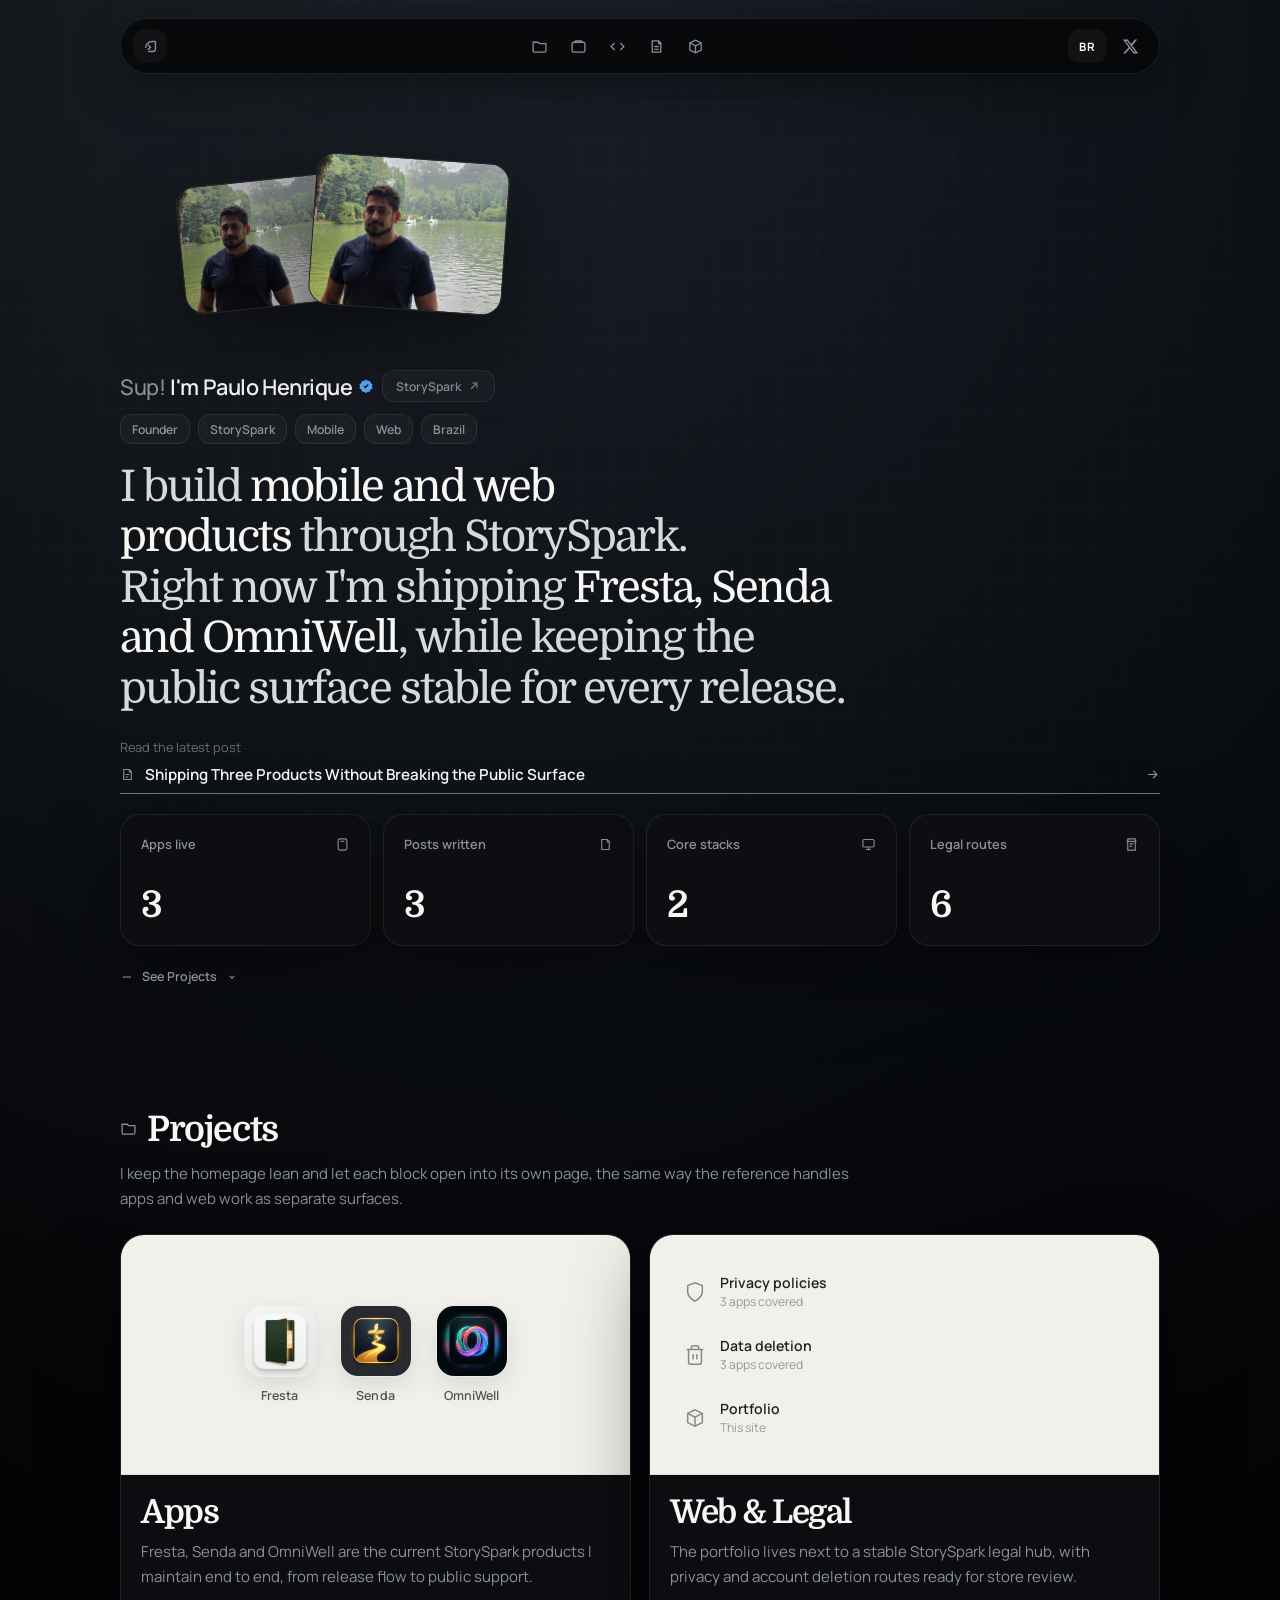
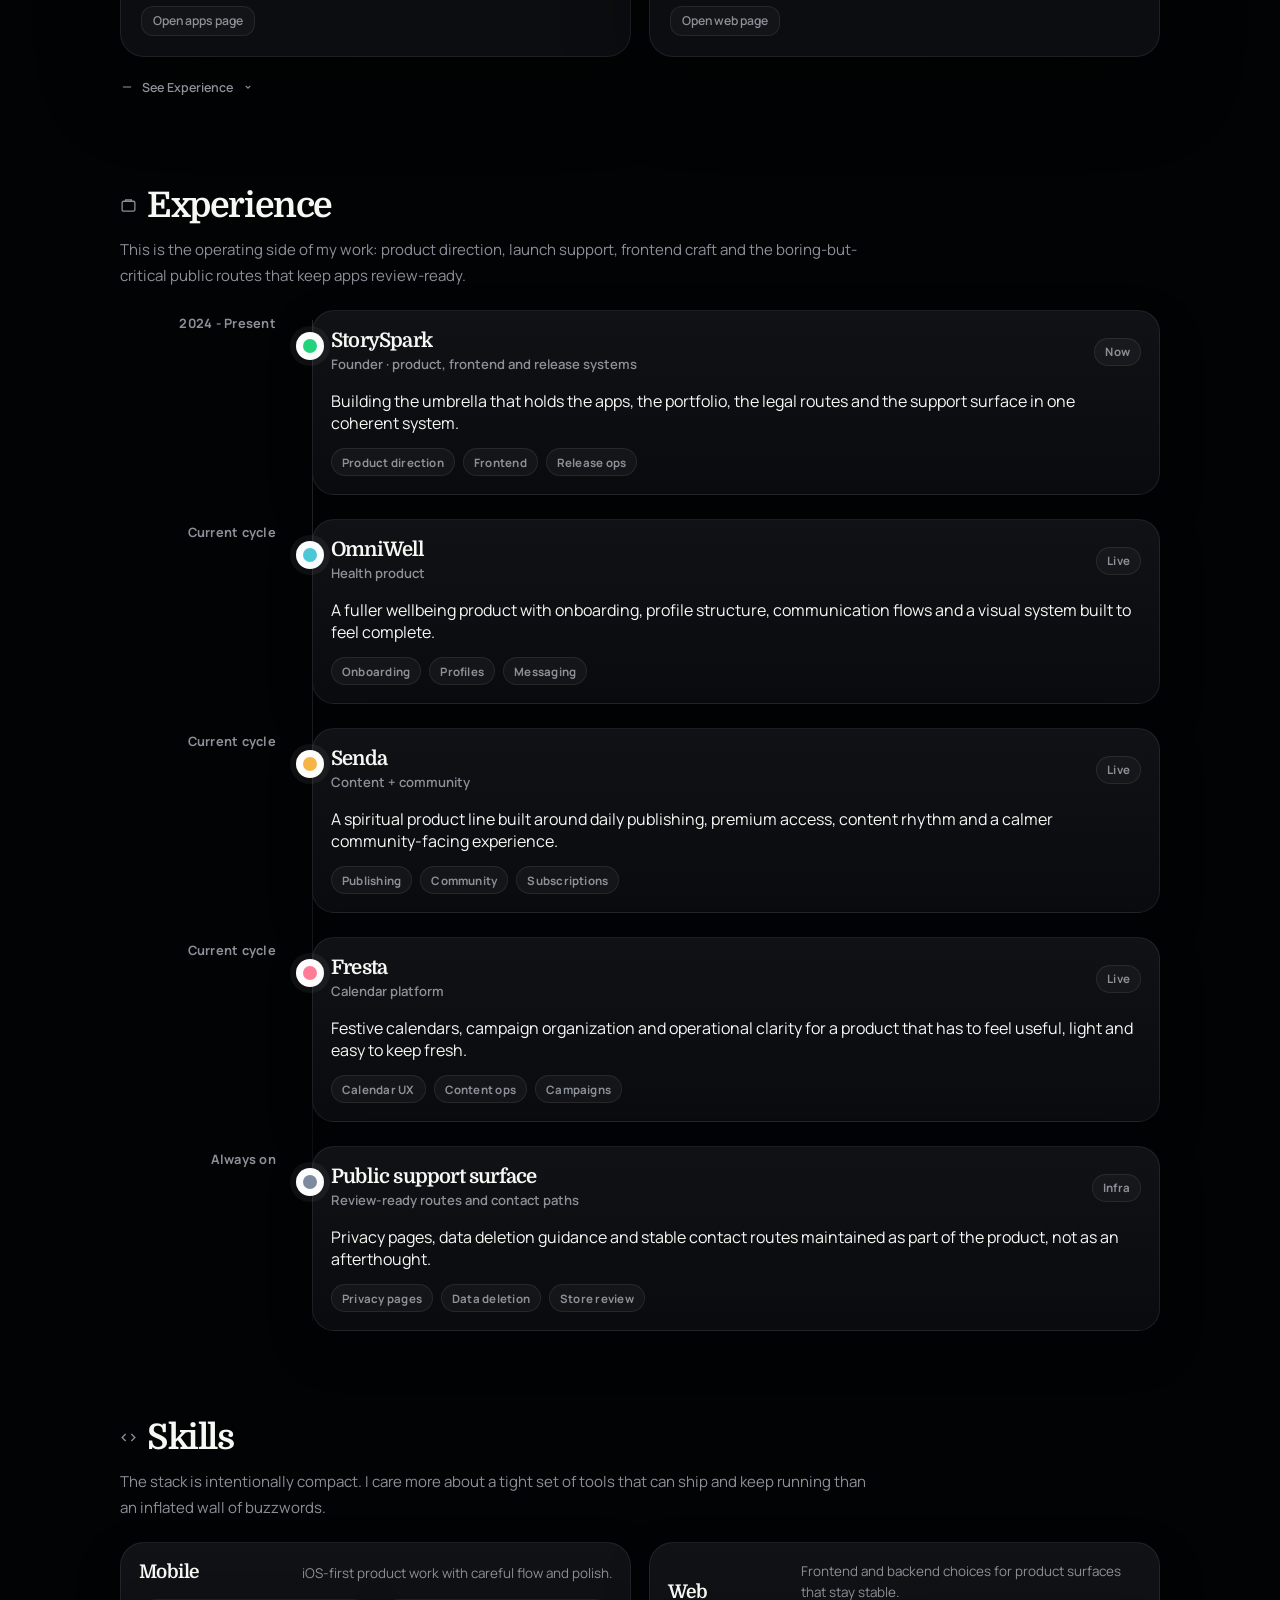
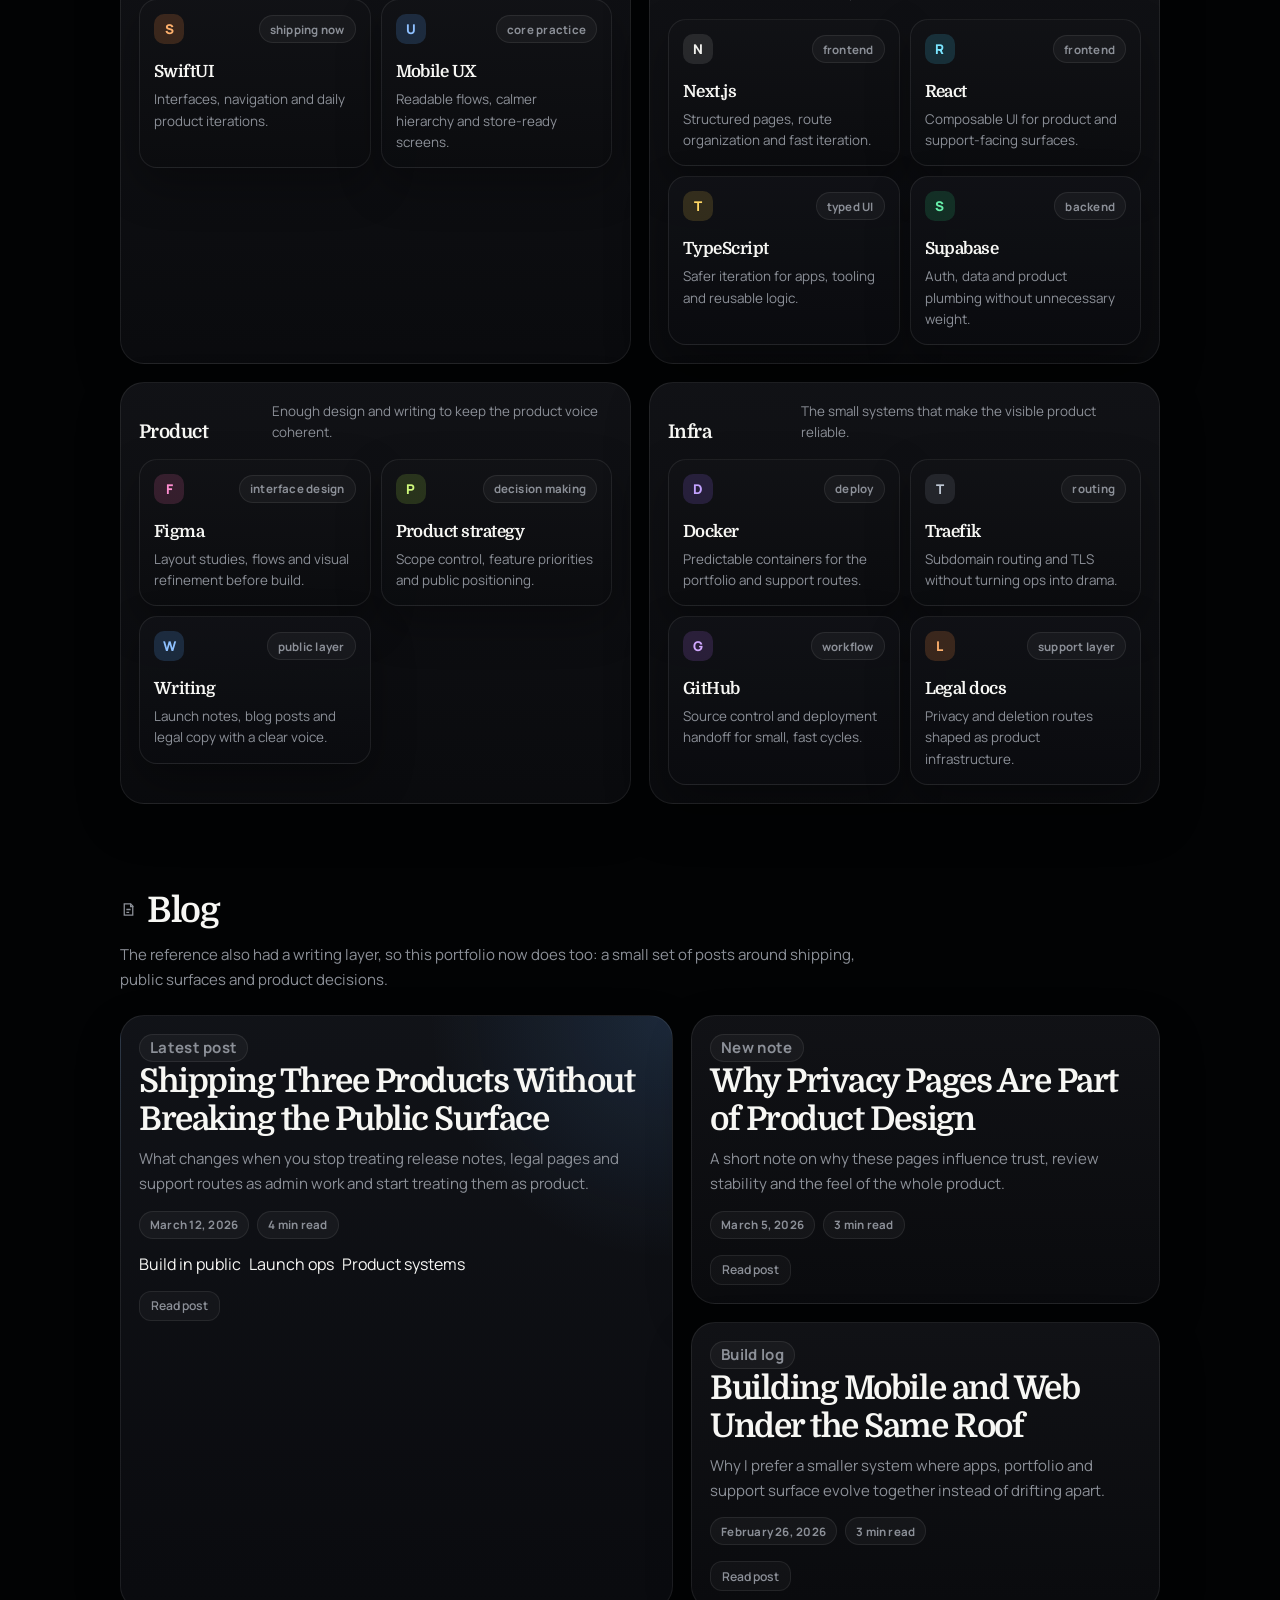
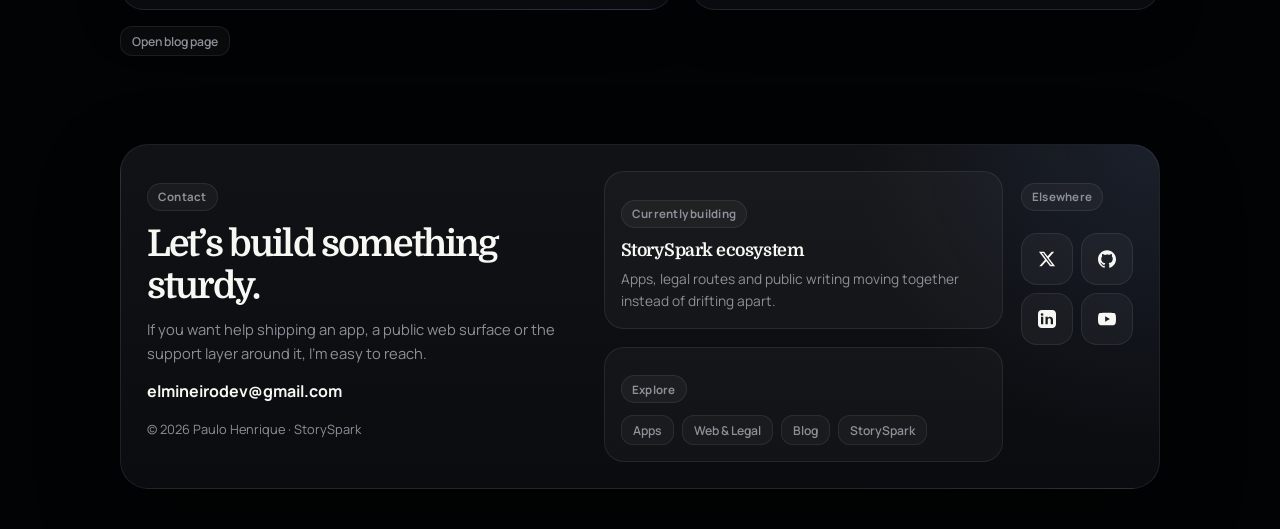
==== portfolio/index.html @ 6f5f8ccf "fix: redesenha visuais dos project cards no portfolio - Apps card: mostra apenas os 3 ícones reais c" ====
<!doctype html>
<html lang="en">
  <head>
    <meta charset="UTF-8" />
    <meta name="viewport" content="width=device-width, initial-scale=1.0" />
    <title>Paulo Henrique | elmineiro</title>
    <meta
      name="description"
      content="Portfolio pessoal de Paulo Henrique, fundador da StorySpark, com apps, superfícies web estáveis e uma camada pública de escrita."
    />
    <link rel="canonical" href="https://elmineiro.storyspark.com.br/" />
    <meta property="og:title" content="Paulo Henrique | elmineiro" />
    <meta property="og:description" content="Portfolio pessoal de Paulo Henrique, fundador da StorySpark, com apps, superfícies web estáveis e uma camada pública de escrita." />
    <meta property="og:url" content="https://elmineiro.storyspark.com.br/" />
    <meta property="og:type" content="website" />
    <meta property="og:locale" content="pt_BR" />
    <meta name="twitter:card" content="summary" />
    <meta name="twitter:title" content="Paulo Henrique | elmineiro" />
    <meta name="twitter:description" content="Founder da StorySpark. Apps mobile, superfícies web e escrita pública." />
    <link rel="icon" type="image/svg+xml" href="./favicon.svg" />
    <link rel="stylesheet" href="./styles.css" />
  </head>
  <body>
    <div class="site-shell" id="top">
      <header class="topbar">
        <a class="brand-button" href="#top" aria-label="Back to top">
          <svg viewBox="0 0 24 24" fill="none" stroke="currentColor" stroke-width="1.9">
            <path d="M5 14c0-5 4-9 9-9h5" />
            <path d="M19 5v10c0 2.21-1.79 4-4 4H9" />
            <path d="m8 9 4 4-4 4" />
          </svg>
        </a>

        <nav class="nav-center" aria-label="Section navigation">
          <a class="nav-icon" href="#projects" aria-label="Projects">
            <svg viewBox="0 0 24 24" fill="none" stroke="currentColor" stroke-width="1.8">
              <path d="M3 6h7l2 2h9v10a2 2 0 0 1-2 2H5a2 2 0 0 1-2-2V6z" />
            </svg>
          </a>
          <a class="nav-icon" href="#experience" aria-label="Experience">
            <svg viewBox="0 0 24 24" fill="none" stroke="currentColor" stroke-width="1.8">
              <rect x="3" y="6" width="18" height="14" rx="2" />
              <path d="M8 6V4h8v2" />
            </svg>
          </a>
          <a class="nav-icon" href="#skills" aria-label="Skills">
            <svg viewBox="0 0 24 24" fill="none" stroke="currentColor" stroke-width="1.8">
              <path d="m8 7-5 5 5 5" />
              <path d="m16 7 5 5-5 5" />
            </svg>
          </a>
          <a class="nav-icon" href="/blog/" aria-label="Blog">
            <svg viewBox="0 0 24 24" fill="none" stroke="currentColor" stroke-width="1.8">
              <path d="M6 4h9l3 3v13H6z" />
              <path d="M15 4v4h4" />
              <path d="M9 12h6M9 16h6" />
            </svg>
          </a>
          <a class="nav-icon" href="https://storyspark.com.br/" aria-label="StorySpark legal site">
            <svg viewBox="0 0 24 24" fill="none" stroke="currentColor" stroke-width="1.8">
              <path d="M12 3 4 7v10l8 4 8-4V7l-8-4Z" />
              <path d="m4 7 8 4 8-4" />
              <path d="M12 11v10" />
            </svg>
          </a>
        </nav>

        <div class="nav-right">
          <span class="lang-pill">BR</span>
          <a
            class="nav-icon"
            href="https://x.com/PHenriqueJr_"
            target="_blank"
            rel="noreferrer"
            aria-label="X profile"
          >
            <svg viewBox="0 0 24 24" fill="currentColor">
              <path
                d="M18.244 2.25h3.308l-7.227 8.26 8.502 11.24H16.17l-5.214-6.817L4.99 21.75H1.68l7.73-8.835L1.254 2.25H8.08l4.713 6.231zm-1.161 17.52h1.833L7.084 4.126H5.117z"
              />
            </svg>
          </a>
        </div>
      </header>

      <main class="page">
        <section class="hero">
          <div class="portrait-stack" aria-label="Profile photos">
            <figure class="portrait-card portrait-card-back">
              <img src="./dGNkMoUq_400x400.jpg" alt="Paulo Henrique portrait" />
            </figure>
            <figure class="portrait-card portrait-card-front">
              <img src="./dGNkMoUq_400x400.jpg" alt="Paulo Henrique portrait" />
            </figure>
          </div>

          <div class="hero-headline">
            <h1>
              <span class="muted">Sup!</span>
              I'm Paulo Henrique
              <span class="verified-badge" aria-hidden="true">
                <svg viewBox="0 0 24 24" fill="currentColor">
                  <path
                    d="M12 2 14.4 4.2 17.7 4.5 19 7.6 21.8 9.4 21 12.5 21.8 15.6 19 17.4 17.7 20.5 14.4 20.8 12 23 9.6 20.8 6.3 20.5 5 17.4 2.2 15.6 3 12.5 2.2 9.4 5 7.6 6.3 4.5 9.6 4.2 12 2Z"
                  />
                  <path
                    d="m9.7 12.6 1.6 1.7 3.4-4"
                    fill="none"
                    stroke="#050505"
                    stroke-width="2"
                    stroke-linecap="round"
                    stroke-linejoin="round"
                  />
                </svg>
              </span>
            </h1>
            <a class="hero-mini-link" href="https://storyspark.com.br/" target="_blank" rel="noreferrer">
              <span>StorySpark</span>
              <svg viewBox="0 0 24 24" fill="none" stroke="currentColor" stroke-width="1.8">
                <path d="M7 17 17 7" />
                <path d="M9 7h8v8" />
              </svg>
            </a>
          </div>

          <div class="interest-row" aria-label="Interests and focus">
            <span>Founder</span>
            <span>StorySpark</span>
            <span>Mobile</span>
            <span>Web</span>
            <span>Brazil</span>
          </div>

          <p class="hero-copy">
            I build <span>mobile and web products</span> through StorySpark.
            <br />
            Right now I'm shipping <span>Fresta, Senda and OmniWell</span>, while
            keeping the public surface stable for every release.
          </p>

          <div class="launch-strip">
            <p>Read the latest post</p>
            <a href="/blog/shipping-three-products/">
              <svg viewBox="0 0 24 24" fill="none" stroke="currentColor" stroke-width="1.8">
                <path d="M6 4h9l3 3v13H6z" />
                <path d="M15 4v4h4" />
                <path d="M9 12h6M9 16h4" />
              </svg>
              <span>Shipping Three Products Without Breaking the Public Surface</span>
              <svg viewBox="0 0 24 24" fill="none" stroke="currentColor" stroke-width="1.8">
                <path d="M5 12h14" />
                <path d="m13 6 6 6-6 6" />
              </svg>
            </a>
          </div>

          <div class="stats-grid">
            <a class="stat-card" href="/projects/apps/">
              <div class="stat-label">
                <span>Apps live</span>
                <svg viewBox="0 0 24 24" fill="none" stroke="currentColor" stroke-width="1.8">
                  <rect x="5" y="3" width="14" height="18" rx="3" />
                  <path d="M9 7h6" />
                </svg>
              </div>
              <strong>3</strong>
            </a>
            <a class="stat-card" href="/blog/">
              <div class="stat-label">
                <span>Posts written</span>
                <svg viewBox="0 0 24 24" fill="none" stroke="currentColor" stroke-width="1.8">
                  <path d="M6 4h9l3 3v13H6z" />
                  <path d="M15 4v4h4" />
                </svg>
              </div>
              <strong>3</strong>
            </a>
            <a class="stat-card" href="#skills">
              <div class="stat-label">
                <span>Core stacks</span>
                <svg viewBox="0 0 24 24" fill="none" stroke="currentColor" stroke-width="1.8">
                  <rect x="3" y="4" width="18" height="12" rx="2" />
                  <path d="M8 20h8" />
                  <path d="M12 16v4" />
                </svg>
              </div>
              <strong>2</strong>
            </a>
            <a class="stat-card" href="/projects/web/">
              <div class="stat-label">
                <span>Legal routes</span>
                <svg viewBox="0 0 24 24" fill="none" stroke="currentColor" stroke-width="1.8">
                  <path d="M4 7h16" />
                  <path d="M6 3h12v18H6z" />
                  <path d="M9 11h6M9 15h4" />
                </svg>
              </div>
              <strong>6</strong>
            </a>
          </div>

          <a class="section-jump" href="#projects">
            <svg viewBox="0 0 24 24" fill="none" stroke="currentColor" stroke-width="1.8">
              <path d="M5 12h14" />
            </svg>
            <span>See Projects</span>
            <svg viewBox="0 0 24 24" fill="none" stroke="currentColor" stroke-width="1.8">
              <path d="m8 10 4 4 4-4" />
            </svg>
          </a>
        </section>

        <section class="section" id="projects">
          <div class="section-heading">
            <svg viewBox="0 0 24 24" fill="none" stroke="currentColor" stroke-width="1.8">
              <path d="M3 6h7l2 2h9v10a2 2 0 0 1-2 2H5a2 2 0 0 1-2-2V6z" />
            </svg>
            <h2>Projects</h2>
          </div>
          <p class="section-intro">
            I keep the homepage lean and let each block open into its own page,
            the same way the reference handles apps and web work as separate surfaces.
          </p>

          <div class="project-grid">
            <article class="project-card">
              <div class="project-visual project-visual-apps">
                <div class="app-showcase">
                  <figure class="app-showcase-item">
                    <img src="./fresta.webp" alt="Fresta icon" />
                    <figcaption>Fresta</figcaption>
                  </figure>
                  <figure class="app-showcase-item">
                    <img src="./senda.webp" alt="Senda icon" />
                    <figcaption>Senda</figcaption>
                  </figure>
                  <figure class="app-showcase-item">
                    <img src="./omniwell.webp" alt="OmniWell icon" />
                    <figcaption>OmniWell</figcaption>
                  </figure>
                </div>
              </div>
              <div class="project-body">
                <h3>Apps</h3>
                <p>
                  Fresta, Senda and OmniWell are the current StorySpark products
                  I maintain end to end, from release flow to public support.
                </p>
                <div class="project-links">
                  <a href="/projects/apps/">Open apps page</a>
                </div>
              </div>
            </article>

            <article class="project-card">
              <div class="project-visual project-visual-web">
                <div class="web-route-list">
                  <div class="web-route-item">
                    <svg viewBox="0 0 24 24" fill="none" stroke="currentColor" stroke-width="1.6"><path d="M12 22s8-4 8-10V5l-8-3-8 3v7c0 6 8 10 8 10z"/></svg>
                    <div>
                      <strong>Privacy policies</strong>
                      <span>3 apps covered</span>
                    </div>
                  </div>
                  <div class="web-route-item">
                    <svg viewBox="0 0 24 24" fill="none" stroke="currentColor" stroke-width="1.6"><path d="M3 6h18"/><path d="M19 6v14a2 2 0 0 1-2 2H7a2 2 0 0 1-2-2V6"/><path d="M8 6V4a2 2 0 0 1 2-2h4a2 2 0 0 1 2 2v2"/><line x1="10" y1="11" x2="10" y2="17"/><line x1="14" y1="11" x2="14" y2="17"/></svg>
                    <div>
                      <strong>Data deletion</strong>
                      <span>3 apps covered</span>
                    </div>
                  </div>
                  <div class="web-route-item">
                    <svg viewBox="0 0 24 24" fill="none" stroke="currentColor" stroke-width="1.6"><path d="M12 3 4 7v10l8 4 8-4V7l-8-4Z"/><path d="m4 7 8 4 8-4"/><path d="M12 11v10"/></svg>
                    <div>
                      <strong>Portfolio</strong>
                      <span>This site</span>
                    </div>
                  </div>
                </div>
              </div>
              <div class="project-body">
                <h3>Web & Legal</h3>
                <p>
                  The portfolio lives next to a stable StorySpark legal hub, with
                  privacy and account deletion routes ready for store review.
                </p>
                <div class="project-links">
                  <a href="/projects/web/">Open web page</a>
                </div>
              </div>
            </article>
          </div>

          <a class="section-jump" href="#experience">
            <svg viewBox="0 0 24 24" fill="none" stroke="currentColor" stroke-width="1.8">
              <path d="M5 12h14" />
            </svg>
            <span>See Experience</span>
            <svg viewBox="0 0 24 24" fill="none" stroke="currentColor" stroke-width="1.8">
              <path d="m8 10 4 4 4-4" />
            </svg>
          </a>
        </section>

        <section class="section" id="experience">
          <div class="section-heading">
            <svg viewBox="0 0 24 24" fill="none" stroke="currentColor" stroke-width="1.8">
              <rect x="3" y="6" width="18" height="14" rx="2" />
              <path d="M8 6V4h8v2" />
            </svg>
            <h2>Experience</h2>
          </div>
          <p class="section-intro">
            This is the operating side of my work: product direction, launch support,
            frontend craft and the boring-but-critical public routes that keep apps review-ready.
          </p>

          <div class="timeline">
            <article class="timeline-item">
              <p class="timeline-meta">2024 - Present</p>
              <div class="timeline-content">
                <div class="timeline-head">
                  <span class="timeline-dot live"></span>
                  <div class="timeline-title-group">
                    <h3>StorySpark</h3>
                    <span class="timeline-role">Founder · product, frontend and release systems</span>
                  </div>
                  <span class="timeline-chip">Now</span>
                </div>
                <p>
                  Building the umbrella that holds the apps, the portfolio, the legal
                  routes and the support surface in one coherent system.
                </p>
                <div class="timeline-tags">
                  <span>Product direction</span>
                  <span>Frontend</span>
                  <span>Release ops</span>
                </div>
              </div>
            </article>

            <article class="timeline-item">
              <p class="timeline-meta">Current cycle</p>
              <div class="timeline-content">
                <div class="timeline-head">
                  <span class="timeline-dot teal"></span>
                  <div class="timeline-title-group">
                    <h3>OmniWell</h3>
                    <span class="timeline-role">Health product</span>
                  </div>
                  <span class="timeline-chip muted-chip">Live</span>
                </div>
                <p>
                  A fuller wellbeing product with onboarding, profile structure,
                  communication flows and a visual system built to feel complete.
                </p>
                <div class="timeline-tags">
                  <span>Onboarding</span>
                  <span>Profiles</span>
                  <span>Messaging</span>
                </div>
              </div>
            </article>

            <article class="timeline-item">
              <p class="timeline-meta">Current cycle</p>
              <div class="timeline-content">
                <div class="timeline-head">
                  <span class="timeline-dot amber"></span>
                  <div class="timeline-title-group">
                    <h3>Senda</h3>
                    <span class="timeline-role">Content + community</span>
                  </div>
                  <span class="timeline-chip muted-chip">Live</span>
                </div>
                <p>
                  A spiritual product line built around daily publishing, premium access,
                  content rhythm and a calmer community-facing experience.
                </p>
                <div class="timeline-tags">
                  <span>Publishing</span>
                  <span>Community</span>
                  <span>Subscriptions</span>
                </div>
              </div>
            </article>

            <article class="timeline-item">
              <p class="timeline-meta">Current cycle</p>
              <div class="timeline-content">
                <div class="timeline-head">
                  <span class="timeline-dot rose"></span>
                  <div class="timeline-title-group">
                    <h3>Fresta</h3>
                    <span class="timeline-role">Calendar platform</span>
                  </div>
                  <span class="timeline-chip muted-chip">Live</span>
                </div>
                <p>
                  Festive calendars, campaign organization and operational clarity for a
                  product that has to feel useful, light and easy to keep fresh.
                </p>
                <div class="timeline-tags">
                  <span>Calendar UX</span>
                  <span>Content ops</span>
                  <span>Campaigns</span>
                </div>
              </div>
            </article>

            <article class="timeline-item">
              <p class="timeline-meta">Always on</p>
              <div class="timeline-content">
                <div class="timeline-head">
                  <span class="timeline-dot slate"></span>
                  <div class="timeline-title-group">
                    <h3>Public support surface</h3>
                    <span class="timeline-role">Review-ready routes and contact paths</span>
                  </div>
                  <span class="timeline-chip muted-chip">Infra</span>
                </div>
                <p>
                  Privacy pages, data deletion guidance and stable contact routes maintained
                  as part of the product, not as an afterthought.
                </p>
                <div class="timeline-tags">
                  <span>Privacy pages</span>
                  <span>Data deletion</span>
                  <span>Store review</span>
                </div>
              </div>
            </article>
          </div>
        </section>

        <section class="section" id="skills">
          <div class="section-heading">
            <svg viewBox="0 0 24 24" fill="none" stroke="currentColor" stroke-width="1.8">
              <path d="m8 7-5 5 5 5" />
              <path d="m16 7 5 5-5 5" />
            </svg>
            <h2>Skills</h2>
          </div>
          <p class="section-intro">
            The stack is intentionally compact. I care more about a tight set of tools
            that can ship and keep running than an inflated wall of buzzwords.
          </p>

          <div class="skills-layout">
            <section class="skill-group">
              <div class="skill-group-header">
                <h3>Mobile</h3>
                <p>iOS-first product work with careful flow and polish.</p>
              </div>
              <div class="skill-grid">
                <article class="skill-card">
                  <div class="skill-top">
                    <span class="skill-icon accent-orange">S</span>
                    <span class="skill-badge">shipping now</span>
                  </div>
                  <strong>SwiftUI</strong>
                  <p>Interfaces, navigation and daily product iterations.</p>
                </article>
                <article class="skill-card">
                  <div class="skill-top">
                    <span class="skill-icon accent-blue">U</span>
                    <span class="skill-badge">core practice</span>
                  </div>
                  <strong>Mobile UX</strong>
                  <p>Readable flows, calmer hierarchy and store-ready screens.</p>
                </article>
              </div>
            </section>

            <section class="skill-group">
              <div class="skill-group-header">
                <h3>Web</h3>
                <p>Frontend and backend choices for product surfaces that stay stable.</p>
              </div>
              <div class="skill-grid">
                <article class="skill-card">
                  <div class="skill-top">
                    <span class="skill-icon accent-white">N</span>
                    <span class="skill-badge">frontend</span>
                  </div>
                  <strong>Next.js</strong>
                  <p>Structured pages, route organization and fast iteration.</p>
                </article>
                <article class="skill-card">
                  <div class="skill-top">
                    <span class="skill-icon accent-cyan">R</span>
                    <span class="skill-badge">frontend</span>
                  </div>
                  <strong>React</strong>
                  <p>Composable UI for product and support-facing surfaces.</p>
                </article>
                <article class="skill-card">
                  <div class="skill-top">
                    <span class="skill-icon accent-yellow">T</span>
                    <span class="skill-badge">typed UI</span>
                  </div>
                  <strong>TypeScript</strong>
                  <p>Safer iteration for apps, tooling and reusable logic.</p>
                </article>
                <article class="skill-card">
                  <div class="skill-top">
                    <span class="skill-icon accent-green">S</span>
                    <span class="skill-badge">backend</span>
                  </div>
                  <strong>Supabase</strong>
                  <p>Auth, data and product plumbing without unnecessary weight.</p>
                </article>
              </div>
            </section>

            <section class="skill-group">
              <div class="skill-group-header">
                <h3>Product</h3>
                <p>Enough design and writing to keep the product voice coherent.</p>
              </div>
              <div class="skill-grid">
                <article class="skill-card">
                  <div class="skill-top">
                    <span class="skill-icon accent-pink">F</span>
                    <span class="skill-badge">interface design</span>
                  </div>
                  <strong>Figma</strong>
                  <p>Layout studies, flows and visual refinement before build.</p>
                </article>
                <article class="skill-card">
                  <div class="skill-top">
                    <span class="skill-icon accent-lime">P</span>
                    <span class="skill-badge">decision making</span>
                  </div>
                  <strong>Product strategy</strong>
                  <p>Scope control, feature priorities and public positioning.</p>
                </article>
                <article class="skill-card">
                  <div class="skill-top">
                    <span class="skill-icon accent-blue">W</span>
                    <span class="skill-badge">public layer</span>
                  </div>
                  <strong>Writing</strong>
                  <p>Launch notes, blog posts and legal copy with a clear voice.</p>
                </article>
              </div>
            </section>

            <section class="skill-group">
              <div class="skill-group-header">
                <h3>Infra</h3>
                <p>The small systems that make the visible product reliable.</p>
              </div>
              <div class="skill-grid">
                <article class="skill-card">
                  <div class="skill-top">
                    <span class="skill-icon accent-violet">D</span>
                    <span class="skill-badge">deploy</span>
                  </div>
                  <strong>Docker</strong>
                  <p>Predictable containers for the portfolio and support routes.</p>
                </article>
                <article class="skill-card">
                  <div class="skill-top">
                    <span class="skill-icon accent-slate">T</span>
                    <span class="skill-badge">routing</span>
                  </div>
                  <strong>Traefik</strong>
                  <p>Subdomain routing and TLS without turning ops into drama.</p>
                </article>
                <article class="skill-card">
                  <div class="skill-top">
                    <span class="skill-icon accent-purple">G</span>
                    <span class="skill-badge">workflow</span>
                  </div>
                  <strong>GitHub</strong>
                  <p>Source control and deployment handoff for small, fast cycles.</p>
                </article>
                <article class="skill-card">
                  <div class="skill-top">
                    <span class="skill-icon accent-orange">L</span>
                    <span class="skill-badge">support layer</span>
                  </div>
                  <strong>Legal docs</strong>
                  <p>Privacy and deletion routes shaped as product infrastructure.</p>
                </article>
              </div>
            </section>
          </div>
        </section>

        <section class="section" id="blog">
          <div class="section-heading">
            <svg viewBox="0 0 24 24" fill="none" stroke="currentColor" stroke-width="1.8">
              <path d="M6 4h9l3 3v13H6z" />
              <path d="M15 4v4h4" />
              <path d="M9 12h6M9 16h4" />
            </svg>
            <h2>Blog</h2>
          </div>
          <p class="section-intro">
            The reference also had a writing layer, so this portfolio now does too:
            a small set of posts around shipping, public surfaces and product decisions.
          </p>

          <div class="writing-grid">
            <article class="writing-card writing-feature">
              <p class="writing-kicker">Latest post</p>
              <h3>Shipping Three Products Without Breaking the Public Surface</h3>
              <p>
                What changes when you stop treating release notes, legal pages and support
                routes as admin work and start treating them as product.
              </p>
              <div class="writing-meta">
                <span>March 12, 2026</span>
                <span>4 min read</span>
              </div>
              <div class="writing-tags">
                <span>Build in public</span>
                <span>Launch ops</span>
                <span>Product systems</span>
              </div>
              <a class="writing-link" href="/blog/shipping-three-products/">Read post</a>
            </article>

            <article class="writing-card">
              <p class="writing-kicker">New note</p>
              <h3>Why Privacy Pages Are Part of Product Design</h3>
              <p>
                A short note on why these pages influence trust, review stability and the feel of the whole product.
              </p>
              <div class="writing-meta">
                <span>March 5, 2026</span>
                <span>3 min read</span>
              </div>
              <a class="writing-link" href="/blog/privacy-pages-product-design/">Read post</a>
            </article>

            <article class="writing-card">
              <p class="writing-kicker">Build log</p>
              <h3>Building Mobile and Web Under the Same Roof</h3>
              <p>
                Why I prefer a smaller system where apps, portfolio and support surface evolve together instead of drifting apart.
              </p>
              <div class="writing-meta">
                <span>February 26, 2026</span>
                <span>3 min read</span>
              </div>
              <a class="writing-link" href="/blog/mobile-web-same-roof/">Read post</a>
            </article>
          </div>

          <div class="project-links">
            <a href="/blog/">Open blog page</a>
          </div>
        </section>
      </main>

      <footer class="contact-card">
        <div class="contact-copy">
          <p class="footer-eyebrow">Contact</p>
          <h2>Let’s build something sturdy.</h2>
          <p class="contact-summary">
            If you want help shipping an app, a public web surface or the support layer around it,
            I’m easy to reach.
          </p>
          <a href="mailto:elmineirodev@gmail.com">elmineirodev@gmail.com</a>
          <small>© 2026 Paulo Henrique · StorySpark</small>
        </div>

        <div class="contact-panels">
          <section class="contact-panel">
            <p class="footer-eyebrow">Currently building</p>
            <strong>StorySpark ecosystem</strong>
            <span>Apps, legal routes and public writing moving together instead of drifting apart.</span>
          </section>

          <section class="contact-panel">
            <p class="footer-eyebrow">Explore</p>
            <nav class="footer-nav" aria-label="Footer navigation">
              <a href="/projects/apps/">Apps</a>
              <a href="/projects/web/">Web & Legal</a>
              <a href="/blog/">Blog</a>
              <a href="https://storyspark.com.br/" target="_blank" rel="noreferrer">StorySpark</a>
            </nav>
          </section>
        </div>

        <div class="contact-social-block">
          <p class="footer-eyebrow">Elsewhere</p>
          <div class="contact-socials" aria-label="Social links">
            <a href="https://x.com/PHenriqueJr_" target="_blank" rel="noreferrer" aria-label="X">
              <svg viewBox="0 0 24 24" fill="currentColor">
                <path
                  d="M18.244 2.25h3.308l-7.227 8.26 8.502 11.24H16.17l-5.214-6.817L4.99 21.75H1.68l7.73-8.835L1.254 2.25H8.08l4.713 6.231zm-1.161 17.52h1.833L7.084 4.126H5.117z"
                />
              </svg>
            </a>
            <a href="https://github.com/PauloHenriqueJr" target="_blank" rel="noreferrer" aria-label="GitHub">
              <svg viewBox="0 0 24 24" fill="currentColor">
                <path
                  d="M12 .297C5.373.297 0 5.67 0 12.297c0 5.303 3.438 9.8 8.205 11.385.6.113.82-.258.82-.577 0-.285-.01-1.04-.015-2.04-3.338.724-4.042-1.61-4.042-1.61-.546-1.387-1.333-1.756-1.333-1.756-1.09-.745.083-.73.083-.73 1.205.085 1.84 1.237 1.84 1.237 1.07 1.833 2.807 1.304 3.492.997.108-.774.418-1.304.762-1.603-2.665-.303-5.467-1.334-5.467-5.93 0-1.31.47-2.382 1.236-3.22-.124-.302-.536-1.52.117-3.17 0 0 1.008-.323 3.3 1.23a11.53 11.53 0 0 1 3.003-.403c1.02.005 2.048.137 3.006.403 2.29-1.553 3.296-1.23 3.296-1.23.656 1.65.244 2.868.12 3.17.77.838 1.235 1.91 1.235 3.22 0 4.607-2.807 5.624-5.48 5.92.43.37.814 1.096.814 2.21 0 1.596-.014 2.883-.014 3.275 0 .322.216.697.825.578C20.565 22.09 24 17.59 24 12.297 24 5.67 18.627.297 12 .297Z"
                />
              </svg>
            </a>
            <a href="https://linkedin.com/in/PauloHenriqueJr" target="_blank" rel="noreferrer" aria-label="LinkedIn">
              <svg viewBox="0 0 24 24" fill="currentColor">
                <path
                  d="M19 0H5C2.239 0 0 2.239 0 5v14c0 2.761 2.239 5 5 5h14c2.762 0 5-2.239 5-5V5c0-2.761-2.238-5-5-5ZM7 19H4V9h3v10ZM5.5 7.732A1.768 1.768 0 1 1 5.5 4.2a1.768 1.768 0 0 1 0 3.532ZM20 19h-3v-5.604c0-3.368-4-3.113-4 0V19h-3V9h3v1.604c1.396-2.586 7-2.777 7 2.476V19Z"
                />
              </svg>
            </a>
            <a href="https://youtube.com/@PHenriqueJr_" target="_blank" rel="noreferrer" aria-label="YouTube">
              <svg viewBox="0 0 24 24" fill="currentColor">
                <path
                  d="M23.498 6.186a3.016 3.016 0 0 0-2.122-2.136C19.505 3.545 12 3.545 12 3.545s-7.505 0-9.377.505A3.017 3.017 0 0 0 .502 6.186C0 8.07 0 12 0 12s0 3.93.502 5.814a3.016 3.016 0 0 0 2.122 2.136c1.872.505 9.377.505 9.377.505s7.505 0 9.377-.505a3.015 3.015 0 0 0 2.122-2.136C24 15.93 24 12 24 12s0-3.93-.502-5.814ZM9.545 15.568V8.432L15.818 12l-6.273 3.568Z"
                />
              </svg>
            </a>
          </div>
        </div>
      </footer>
    </div>
  </body>
</html>
---- portfolio/styles.css ----
@import url("https://fonts.googleapis.com/css2?family=Domine:wght@400;500;600;700&family=Manrope:wght@400;500;600;700;800&display=swap");

:root {
  --bg: #020304;
  --bg-soft: rgba(7, 8, 10, 0.92);
  --card: rgba(14, 15, 18, 0.9);
  --card-strong: rgba(11, 12, 15, 0.98);
  --card-elevated: linear-gradient(180deg, rgba(17, 18, 22, 0.98), rgba(10, 11, 14, 0.98));
  --card-light: #f2f0ea;
  --text: #f7f7f4;
  --text-soft: #d7d9de;
  --muted: #8c9098;
  --muted-soft: #686e77;
  --border: rgba(255, 255, 255, 0.08);
  --border-strong: rgba(255, 255, 255, 0.16);
  --shadow: 0 30px 80px rgba(0, 0, 0, 0.45);
  --shadow-soft: 0 18px 44px rgba(0, 0, 0, 0.3);
  --radius-xl: 30px;
  --radius-lg: 24px;
  --radius-md: 18px;
  --radius-pill: 999px;
}

* {
  box-sizing: border-box;
}

html {
  scroll-behavior: smooth;
}

body {
  margin: 0;
  min-height: 100vh;
  background:
    radial-gradient(circle at top center, rgba(83, 106, 145, 0.18), transparent 32%),
    radial-gradient(circle at 18% 0%, rgba(255, 255, 255, 0.05), transparent 24%),
    var(--bg);
  color: var(--text);
  font-family: "Manrope", sans-serif;
  -webkit-font-smoothing: antialiased;
  text-rendering: optimizeLegibility;
}

body::before {
  content: "";
  position: fixed;
  inset: 0;
  pointer-events: none;
  background-image:
    linear-gradient(rgba(255, 255, 255, 0.026) 1px, transparent 1px),
    linear-gradient(90deg, rgba(255, 255, 255, 0.026) 1px, transparent 1px);
  background-size: 34px 34px;
  mask-image: radial-gradient(circle at center, black 62%, transparent 100%);
  opacity: 0.76;
}

::selection {
  background: rgba(255, 255, 255, 0.18);
}

a {
  color: inherit;
  text-decoration: none;
}

a:focus-visible,
button:focus-visible,
.nav-icon:focus-visible {
  outline: 2px solid var(--text);
  outline-offset: 2px;
  border-radius: 8px;
}

img {
  display: block;
  max-width: 100%;
}

svg {
  display: block;
}

.site-shell {
  width: min(100% - 24px, 1040px);
  margin: 0 auto;
  position: relative;
}

.topbar {
  position: fixed;
  top: 12px;
  left: 50%;
  transform: translateX(-50%);
  width: min(calc(100% - 24px), 1040px);
  height: 50px;
  padding: 0 10px;
  display: grid;
  grid-template-columns: auto 1fr auto;
  align-items: center;
  gap: 8px;
  background: rgba(5, 6, 8, 0.84);
  border: 1px solid var(--border);
  border-radius: var(--radius-pill);
  backdrop-filter: blur(24px);
  -webkit-backdrop-filter: blur(24px);
  z-index: 40;
  box-shadow: 0 15px 45px rgba(0, 0, 0, 0.35);
}

.brand-button,
.nav-icon,
.lang-pill {
  width: 34px;
  height: 34px;
  border-radius: 12px;
  display: inline-flex;
  align-items: center;
  justify-content: center;
  border: 1px solid transparent;
  color: var(--muted);
  transition:
    transform 180ms ease,
    border-color 180ms ease,
    color 180ms ease,
    background 180ms ease;
}

.brand-button {
  background: rgba(255, 255, 255, 0.03);
}

.brand-button svg,
.nav-icon svg {
  width: 17px;
  height: 17px;
}

.nav-center {
  display: flex;
  justify-content: center;
  gap: 5px;
}

.nav-right {
  display: flex;
  align-items: center;
  gap: 6px;
}

.lang-pill {
  width: auto;
  min-width: 34px;
  padding: 0 10px;
  font-size: 0.72rem;
  font-weight: 700;
  letter-spacing: 0.08em;
  color: var(--text);
  background: rgba(255, 255, 255, 0.04);
}

.brand-button:hover,
.nav-icon:hover,
.lang-pill:hover {
  color: var(--text);
  border-color: var(--border-strong);
  transform: translateY(-1px);
}

.page {
  padding-top: 88px;
}

.hero,
.section,
.contact-card {
  animation: fade-up 500ms ease both;
}

.hero {
  padding: 18px 0 34px;
}

.portrait-stack {
  position: relative;
  width: min(100%, 250px);
  height: 156px;
  margin: 0 0 22px;
}

.portrait-card {
  position: absolute;
  overflow: hidden;
  border-radius: 20px;
  border: 1px solid rgba(255, 255, 255, 0.1);
  background: #111;
  box-shadow: var(--shadow);
}

.portrait-card img {
  width: 100%;
  height: 100%;
  object-fit: cover;
}

.portrait-card-back {
  width: 112px;
  height: 94px;
  left: 8px;
  top: 22px;
  transform: rotate(-6deg);
}

.portrait-card-back img {
  object-position: 52% 30%;
  filter: saturate(0.9) brightness(0.82);
}

.portrait-card-front {
  width: 132px;
  height: 104px;
  left: 94px;
  top: 10px;
  transform: rotate(4deg);
}

.portrait-card-front img {
  object-position: center 26%;
}

.hero-headline {
  display: flex;
  flex-wrap: wrap;
  align-items: center;
  gap: 8px;
  margin-bottom: 12px;
}

.hero-headline h1 {
  display: flex;
  align-items: center;
  gap: 5px;
  margin: 0;
  font-size: 1rem;
  font-weight: 600;
  letter-spacing: -0.02em;
}

.hero-headline .muted {
  color: var(--muted);
  font-weight: 500;
}

.verified-badge {
  width: 16px;
  height: 16px;
  color: #5ba6ff;
}

.verified-badge svg {
  width: 100%;
  height: 100%;
}

.hero-mini-link {
  display: inline-flex;
  align-items: center;
  gap: 6px;
  height: 28px;
  padding: 0 11px;
  border-radius: 12px;
  border: 1px solid var(--border);
  background: rgba(255, 255, 255, 0.03);
  color: var(--muted);
  font-size: 0.76rem;
  font-weight: 600;
}

.hero-mini-link svg {
  width: 14px;
  height: 14px;
}

.interest-row {
  display: flex;
  flex-wrap: wrap;
  gap: 8px;
  margin-bottom: 18px;
}

.interest-row span,
.project-links a,
.writing-link,
.footer-nav a {
  display: inline-flex;
  align-items: center;
  min-height: 30px;
  padding: 0 11px;
  border-radius: 12px;
  border: 1px solid var(--border);
  background: rgba(255, 255, 255, 0.03);
  color: var(--muted);
  font-size: 0.76rem;
  font-weight: 600;
  transition:
    transform 180ms ease,
    border-color 180ms ease,
    background 180ms ease,
    color 180ms ease;
}

.project-links a:hover,
.writing-link:hover,
.footer-nav a:hover {
  color: var(--text);
  border-color: var(--border-strong);
  transform: translateY(-1px);
}

.hero-copy {
  max-width: 760px;
  margin: 0 0 24px;
  color: var(--text-soft);
  font-family: "Domine", serif;
  font-size: clamp(1.2rem, 4.2vw, 2.72rem);
  line-height: 1.16;
  letter-spacing: -0.045em;
  text-wrap: balance;
}

.hero-copy span {
  color: var(--text);
}

.launch-strip {
  margin-bottom: 20px;
}

.launch-strip p {
  margin: 0 0 8px;
  color: var(--muted-soft);
  font-size: 0.8rem;
}

.launch-strip a {
  display: grid;
  grid-template-columns: auto 1fr auto;
  align-items: center;
  gap: 10px;
  padding-bottom: 8px;
  border-bottom: 1px solid rgba(255, 255, 255, 0.42);
  font-size: 0.83rem;
  font-weight: 600;
}

.launch-strip a svg {
  width: 15px;
  height: 15px;
  color: var(--muted);
}

.stats-grid {
  display: grid;
  grid-template-columns: repeat(2, minmax(0, 1fr));
  gap: 12px;
}

.stat-card {
  min-height: 110px;
  padding: 16px;
  border-radius: 20px;
  background: var(--card);
  border: 1px solid var(--border);
  box-shadow: var(--shadow);
  transition:
    transform 180ms ease,
    border-color 180ms ease,
    background 180ms ease;
}

.stat-card:hover,
.project-card:hover,
.skill-card:hover,
.writing-card:hover,
.catalog-card:hover,
.contact-panel:hover,
.contact-socials a:hover {
  transform: translateY(-2px);
  border-color: var(--border-strong);
}

.stat-label {
  display: flex;
  justify-content: space-between;
  align-items: center;
  gap: 8px;
  color: var(--muted);
  font-size: 0.8rem;
  font-weight: 600;
}

.stat-label svg {
  width: 15px;
  height: 15px;
}

.stat-card strong {
  display: block;
  margin-top: 28px;
  color: var(--text);
  font-family: "Domine", serif;
  font-size: clamp(1.75rem, 7vw, 2.3rem);
  line-height: 1;
  letter-spacing: -0.06em;
}

.section-jump {
  display: inline-flex;
  align-items: center;
  gap: 8px;
  margin: 22px auto 0;
  color: var(--muted);
  font-size: 0.78rem;
  font-weight: 600;
}

.section-jump svg {
  width: 14px;
  height: 14px;
}

.section {
  padding-top: 56px;
}

.section-heading {
  display: flex;
  align-items: center;
  gap: 10px;
  margin-bottom: 12px;
}

.section-heading svg {
  width: 17px;
  height: 17px;
  color: var(--muted);
}

.section-heading h1,
.section-heading h2 {
  margin: 0;
  font-family: "Domine", serif;
  font-size: clamp(1.35rem, 4vw, 2.2rem);
  font-weight: 700;
  letter-spacing: -0.04em;
}

.section-intro,
.catalog-intro,
.page-intro {
  max-width: 760px;
  margin: 0 0 22px;
  color: var(--muted);
  font-size: 0.94rem;
  line-height: 1.7;
}

.project-grid {
  display: grid;
  gap: 14px;
}

.project-card {
  overflow: hidden;
  border-radius: var(--radius-lg);
  border: 1px solid var(--border);
  background: var(--card);
  box-shadow: var(--shadow);
  transition:
    transform 180ms ease,
    border-color 180ms ease;
}

.project-visual {
  min-height: 220px;
  background: var(--card-light);
  border-bottom: 1px solid rgba(0, 0, 0, 0.06);
}

.project-visual-apps {
  display: grid;
  place-items: center;
  padding: 28px 20px;
}

.app-showcase {
  display: flex;
  gap: 24px;
  justify-content: center;
  align-items: center;
}

.app-showcase-item {
  display: flex;
  flex-direction: column;
  align-items: center;
  gap: 10px;
  margin: 0;
}

.app-showcase-item img {
  width: 72px;
  height: 72px;
  border-radius: 18px;
  border: 1px solid rgba(0, 0, 0, 0.08);
  background: #fff;
  box-shadow: 0 8px 24px rgba(0, 0, 0, 0.1);
  transition: transform 200ms ease;
}

.app-showcase-item:hover img {
  transform: scale(1.06);
}

.app-showcase-item figcaption {
  font-size: 0.78rem;
  font-weight: 600;
  color: #555;
  letter-spacing: 0.01em;
}

.project-visual-web {
  display: flex;
  flex-direction: column;
  justify-content: center;
  gap: 0;
  padding: 16px 20px;
}

.web-route-list {
  display: flex;
  flex-direction: column;
  gap: 2px;
}

.web-route-item {
  display: flex;
  align-items: center;
  gap: 14px;
  padding: 12px 14px;
  border-radius: 12px;
  transition: background 160ms ease;
}

.web-route-item:hover {
  background: rgba(0, 0, 0, 0.03);
}

.web-route-item svg {
  width: 22px;
  height: 22px;
  flex-shrink: 0;
  color: #888;
}

.web-route-item div {
  display: flex;
  flex-direction: column;
  gap: 1px;
}

.web-route-item strong {
  font-size: 0.88rem;
  font-weight: 600;
  color: #222;
}

.web-route-item span {
  font-size: 0.76rem;
  color: #999;
}

.project-body {
  padding: 16px;
}

.project-body h3,
.writing-card h3,
.post-hero h1 {
  margin: 0 0 8px;
  font-family: "Domine", serif;
  font-size: clamp(1.35rem, 4vw, 2.05rem);
  letter-spacing: -0.045em;
}

.project-body p,
.writing-card p,
.post-content p,
.post-content li {
  margin: 0;
  color: var(--muted);
  font-size: 0.94rem;
  line-height: 1.68;
}

.project-links {
  display: flex;
  flex-wrap: wrap;
  gap: 8px;
  margin-top: 16px;
}

.timeline {
  position: relative;
}

.timeline::before {
  content: "";
  position: absolute;
  left: 14px;
  top: 10px;
  bottom: 10px;
  width: 1px;
  background: linear-gradient(180deg, rgba(255, 255, 255, 0.16), rgba(255, 255, 255, 0.04));
}

.timeline-item {
  position: relative;
  padding-left: 38px;
}

.timeline-item + .timeline-item {
  margin-top: 20px;
}

.timeline-meta {
  margin: 0 0 10px;
  color: var(--muted);
  font-size: 0.8rem;
  font-weight: 700;
  letter-spacing: 0.02em;
}

.timeline-content {
  padding: 18px;
  border-radius: 22px;
  border: 1px solid var(--border);
  background: var(--card-elevated);
  box-shadow: var(--shadow-soft);
}

.timeline-head {
  display: flex;
  flex-wrap: wrap;
  align-items: center;
  gap: 10px;
  margin-bottom: 10px;
}

.timeline-title-group {
  min-width: 0;
  flex: 1 1 220px;
}

.timeline-title-group h3 {
  margin: 0;
  font-family: "Domine", serif;
  font-size: 1.25rem;
  letter-spacing: -0.04em;
}

.timeline-role {
  color: var(--muted);
  font-size: 0.82rem;
  font-weight: 600;
}

.timeline-dot {
  position: absolute;
  left: 0;
  top: 32px;
  width: 28px;
  height: 28px;
  border-radius: 999px;
  border: 7px solid rgba(255, 255, 255, 0.98);
  background: #23d18b;
  box-shadow: 0 0 0 6px rgba(255, 255, 255, 0.05);
}

.timeline-dot.live {
  background: #22d37d;
}

.timeline-dot.teal {
  background: #4cc7d8;
}

.timeline-dot.amber {
  background: #f5b445;
}

.timeline-dot.rose {
  background: #ff7c97;
}

.timeline-dot.slate {
  background: #7e8aa0;
}

.timeline-chip,
.skill-badge,
.writing-kicker,
.footer-eyebrow,
.page-label,
.post-meta span,
.writing-meta span,
.timeline-tags span {
  display: inline-flex;
  align-items: center;
  min-height: 28px;
  padding: 0 10px;
  border-radius: 999px;
  border: 1px solid var(--border);
  background: rgba(255, 255, 255, 0.04);
  color: var(--muted);
  font-size: 0.72rem;
  font-weight: 700;
  letter-spacing: 0.02em;
}

.muted-chip {
  background: rgba(255, 255, 255, 0.03);
}

.timeline-content > p:last-of-type {
  margin-bottom: 14px;
}

.timeline-tags {
  display: flex;
  flex-wrap: wrap;
  gap: 8px;
}

.skills-layout {
  display: grid;
  gap: 14px;
}

.skill-group {
  padding: 18px;
  border-radius: var(--radius-lg);
  border: 1px solid var(--border);
  background: var(--card-elevated);
  box-shadow: var(--shadow-soft);
}

.skill-group-header {
  display: flex;
  flex-wrap: wrap;
  align-items: end;
  justify-content: space-between;
  gap: 8px 12px;
  margin-bottom: 16px;
}

.skill-group h3 {
  margin: 0;
  font-family: "Domine", serif;
  font-size: 1.18rem;
  letter-spacing: -0.03em;
}

.skill-group-header p {
  margin: 0;
  color: var(--muted);
  font-size: 0.84rem;
  line-height: 1.55;
  max-width: 340px;
}

.skill-grid {
  display: grid;
  grid-template-columns: repeat(2, minmax(0, 1fr));
  gap: 10px;
}

.skill-card {
  min-height: 134px;
  padding: 14px;
  border-radius: 18px;
  border: 1px solid var(--border);
  background: linear-gradient(180deg, rgba(17, 18, 22, 0.92), rgba(11, 12, 15, 0.92));
  box-shadow: var(--shadow-soft);
  transition:
    transform 180ms ease,
    border-color 180ms ease;
}

.skill-top {
  display: flex;
  justify-content: space-between;
  align-items: center;
  gap: 10px;
  margin-bottom: 18px;
}

.skill-icon {
  width: 30px;
  height: 30px;
  border-radius: 10px;
  display: grid;
  place-items: center;
  font-size: 0.84rem;
  font-weight: 800;
}

.skill-card strong {
  display: block;
  margin-bottom: 8px;
  font-family: "Domine", serif;
  font-size: 1.05rem;
  letter-spacing: -0.03em;
}

.skill-card p {
  margin: 0;
  color: var(--muted);
  font-size: 0.84rem;
  line-height: 1.58;
}

.accent-orange {
  background: rgba(255, 146, 66, 0.18);
  color: #ffb16d;
}

.accent-blue {
  background: rgba(91, 166, 255, 0.18);
  color: #8ec0ff;
}

.accent-white {
  background: rgba(255, 255, 255, 0.1);
  color: #f0f0ed;
}

.accent-cyan {
  background: rgba(70, 213, 255, 0.16);
  color: #7be5ff;
}

.accent-yellow {
  background: rgba(245, 198, 75, 0.16);
  color: #ffd765;
}

.accent-green {
  background: rgba(45, 214, 131, 0.16);
  color: #67efaa;
}

.accent-pink {
  background: rgba(255, 105, 180, 0.16);
  color: #ff8ed0;
}

.accent-lime {
  background: rgba(176, 234, 72, 0.16);
  color: #cff97c;
}

.accent-violet {
  background: rgba(153, 108, 255, 0.17);
  color: #c3a2ff;
}

.accent-slate {
  background: rgba(140, 152, 170, 0.16);
  color: #bec7d3;
}

.accent-purple {
  background: rgba(188, 112, 255, 0.16);
  color: #d1a8ff;
}

.writing-grid {
  display: grid;
  gap: 14px;
}

.writing-card {
  padding: 18px;
  border-radius: var(--radius-lg);
  border: 1px solid var(--border);
  background: var(--card-elevated);
  box-shadow: var(--shadow-soft);
  transition:
    transform 180ms ease,
    border-color 180ms ease;
}

.writing-feature {
  background:
    radial-gradient(circle at top right, rgba(91, 166, 255, 0.15), transparent 30%),
    linear-gradient(180deg, rgba(17, 19, 24, 0.98), rgba(10, 11, 15, 0.98));
}

.writing-kicker,
.footer-eyebrow,
.page-label {
  margin-bottom: 12px;
  width: fit-content;
}

.writing-card p + .writing-meta,
.post-content p + .post-divider {
  margin-top: 14px;
}

.writing-meta {
  display: flex;
  flex-wrap: wrap;
  gap: 8px;
  margin-top: 14px;
}

.writing-tags {
  display: flex;
  flex-wrap: wrap;
  gap: 8px;
  margin-top: 14px;
}

.writing-link {
  margin-top: 16px;
  width: fit-content;
}

.contact-card {
  margin: 56px 0 40px;
  padding: 18px;
  border-radius: 28px;
  border: 1px solid var(--border);
  background:
    radial-gradient(circle at top right, rgba(94, 132, 201, 0.12), transparent 28%),
    linear-gradient(180deg, rgba(18, 19, 22, 0.96), rgba(11, 12, 16, 0.98));
  box-shadow: var(--shadow);
  display: grid;
  gap: 14px;
}

.contact-copy h2 {
  margin: 0 0 10px;
  font-family: "Domine", serif;
  font-size: clamp(1.65rem, 4.6vw, 2.3rem);
  letter-spacing: -0.05em;
}

.contact-summary {
  max-width: 420px;
  margin: 0 0 14px;
  color: var(--muted);
  font-size: 0.92rem;
  line-height: 1.68;
}

.contact-copy > a {
  color: var(--text);
  font-size: 1rem;
  font-weight: 700;
}

.contact-copy small {
  display: block;
  margin-top: 18px;
  color: var(--muted);
  font-size: 0.8rem;
}

.contact-panels {
  display: grid;
  gap: 12px;
}

.contact-panel {
  padding: 16px;
  border-radius: 20px;
  border: 1px solid var(--border);
  background: rgba(255, 255, 255, 0.03);
  transition:
    transform 180ms ease,
    border-color 180ms ease;
}

.contact-panel strong {
  display: block;
  margin-bottom: 8px;
  font-family: "Domine", serif;
  font-size: 1.1rem;
  letter-spacing: -0.03em;
}

.contact-panel span {
  display: block;
  color: var(--muted);
  font-size: 0.86rem;
  line-height: 1.6;
}

.footer-nav {
  display: flex;
  flex-wrap: wrap;
  gap: 8px;
}

.contact-social-block {
  display: grid;
  gap: 10px;
}

.contact-socials {
  display: grid;
  grid-template-columns: repeat(2, 52px);
  gap: 8px;
  justify-content: start;
}

.contact-socials a {
  width: 52px;
  height: 52px;
  border-radius: 16px;
  border: 1px solid var(--border);
  background: rgba(255, 255, 255, 0.04);
  display: grid;
  place-items: center;
  transition:
    transform 180ms ease,
    border-color 180ms ease,
    background 180ms ease;
}

.contact-socials a svg {
  width: 18px;
  height: 18px;
}

.catalog-page,
.blog-page,
.post-page {
  padding-bottom: 8px;
}

.catalog-hero,
.page-hero {
  padding: 18px 0 8px;
}

.catalog-grid,
.blog-list {
  display: grid;
  gap: 14px;
  padding-top: 12px;
}

.catalog-card {
  overflow: hidden;
  border-radius: var(--radius-lg);
  border: 1px solid var(--border);
  background: linear-gradient(180deg, rgba(18, 19, 23, 0.98), rgba(12, 13, 16, 1));
  box-shadow: var(--shadow);
  transition:
    transform 180ms ease,
    border-color 180ms ease;
}

.catalog-body {
  padding: 16px;
}

.catalog-body h2 {
  margin: 0 0 6px;
  font-family: "Domine", serif;
  font-size: clamp(1.45rem, 4vw, 2rem);
  font-weight: 700;
  letter-spacing: -0.05em;
}

.catalog-body p {
  margin: 0;
  color: var(--muted);
  font-size: 0.94rem;
  line-height: 1.58;
}

.catalog-app-top {
  min-height: 154px;
  padding: 16px;
  display: flex;
  align-items: flex-start;
  justify-content: space-between;
}

.catalog-icon-tile {
  width: 70px;
  height: 70px;
  padding: 10px;
  display: grid;
  place-items: center;
  border-radius: 18px;
  background: rgba(255, 255, 255, 0.96);
  box-shadow: 0 12px 34px rgba(0, 0, 0, 0.28);
}

.catalog-icon-tile img {
  width: 100%;
  height: 100%;
  object-fit: contain;
}

.catalog-dot {
  width: 14px;
  height: 14px;
  margin-top: 14px;
  border-radius: 999px;
  background: rgba(255, 255, 255, 0.16);
}

.catalog-dot.warm {
  background: rgba(245, 180, 69, 0.32);
}

.catalog-dot.cool {
  background: rgba(76, 199, 216, 0.32);
}

.catalog-preview {
  min-height: 188px;
  padding: 14px;
  display: flex;
  flex-direction: column;
  justify-content: space-between;
}

.catalog-preview-bar {
  width: 84px;
  height: 10px;
  border-radius: 999px;
  background: rgba(255, 255, 255, 0.18);
}

.catalog-preview-content {
  display: flex;
  align-items: center;
  gap: 16px;
}

.catalog-preview-content img {
  width: 72px;
  height: 72px;
  padding: 10px;
  border-radius: 20px;
  background: rgba(4, 8, 20, 0.78);
  backdrop-filter: blur(12px);
}

.catalog-preview-content strong,
.catalog-preview-content span {
  display: block;
}

.catalog-preview-content strong {
  font-family: "Domine", serif;
  font-size: 1.2rem;
  letter-spacing: -0.04em;
}

.catalog-preview-content span {
  margin-top: 4px;
  color: rgba(255, 255, 255, 0.76);
  font-size: 0.78rem;
  font-weight: 600;
}

.catalog-preview-omni {
  background:
    radial-gradient(circle at 78% 18%, rgba(133, 221, 255, 0.36), transparent 30%),
    linear-gradient(135deg, #041a37 10%, #0a4b98 55%, #07101d 100%);
}

.catalog-preview-omni-soft {
  background:
    radial-gradient(circle at 22% 26%, rgba(255, 255, 255, 0.18), transparent 22%),
    linear-gradient(135deg, #051625 0%, #14456f 55%, #04070e 100%);
}

.catalog-preview-senda {
  background:
    radial-gradient(circle at 20% 18%, rgba(255, 239, 183, 0.26), transparent 26%),
    linear-gradient(135deg, #241102 0%, #8b5b15 58%, #120603 100%);
}

.catalog-preview-senda-soft {
  background:
    radial-gradient(circle at 70% 18%, rgba(255, 215, 111, 0.25), transparent 24%),
    linear-gradient(135deg, #3b2202 0%, #7f4c16 48%, #110603 100%);
}

.catalog-preview-fresta {
  background:
    radial-gradient(circle at 18% 18%, rgba(255, 183, 216, 0.22), transparent 20%),
    linear-gradient(135deg, #201326 0%, #7f3558 52%, #14060d 100%);
}

.catalog-preview-fresta-soft {
  background:
    radial-gradient(circle at 82% 18%, rgba(255, 204, 227, 0.26), transparent 22%),
    linear-gradient(135deg, #2a1521 0%, #6e3455 48%, #13060d 100%);
}

.page-label {
  margin-bottom: 14px;
}

.page-intro-bar {
  display: grid;
  gap: 12px;
  margin-bottom: 22px;
}

.blog-search {
  position: relative;
}

.blog-search svg {
  position: absolute;
  left: 14px;
  top: 50%;
  width: 15px;
  height: 15px;
  transform: translateY(-50%);
  color: var(--muted);
  pointer-events: none;
}

.blog-input {
  width: 100%;
  height: 46px;
  padding: 0 16px 0 40px;
  border: 1px solid var(--border);
  border-radius: 999px;
  background: rgba(255, 255, 255, 0.03);
  color: var(--text);
  font: inherit;
}

.blog-input::placeholder {
  color: var(--muted);
}

.blog-card-link {
  display: block;
}

.blog-card-link:hover h2 {
  color: #92beff;
}

.blog-empty {
  display: none;
  padding: 18px;
  border-radius: 20px;
  border: 1px dashed var(--border);
  color: var(--muted);
  text-align: center;
}

.blog-empty.is-visible {
  display: block;
}

.post-shell {
  max-width: 760px;
}

.post-back {
  display: inline-flex;
  align-items: center;
  gap: 8px;
  margin-bottom: 18px;
  color: var(--muted);
  font-size: 0.82rem;
  font-weight: 700;
}

.post-back svg {
  width: 14px;
  height: 14px;
}

.post-hero {
  margin-bottom: 22px;
}

.post-hero p {
  color: var(--muted);
  font-size: 0.98rem;
  line-height: 1.7;
}

.post-meta {
  display: flex;
  flex-wrap: wrap;
  gap: 8px;
  margin: 0 0 16px;
}

.post-content {
  padding: 20px;
  border-radius: 24px;
  border: 1px solid var(--border);
  background: var(--card-elevated);
  box-shadow: var(--shadow-soft);
}

.post-content h2 {
  margin: 30px 0 10px;
  font-family: "Domine", serif;
  font-size: 1.45rem;
  letter-spacing: -0.04em;
}

.post-content h2:first-child {
  margin-top: 0;
}

.post-content p + p,
.post-content p + ul,
.post-content ul + p {
  margin-top: 16px;
}

.post-content ul {
  margin: 0;
  padding-left: 18px;
  color: var(--muted);
}

.post-divider {
  height: 1px;
  margin: 26px 0;
  background: rgba(255, 255, 255, 0.08);
}

.post-footer-links {
  display: flex;
  flex-wrap: wrap;
  gap: 8px;
  margin-top: 22px;
}

@keyframes fade-up {
  from {
    opacity: 0;
    transform: translateY(10px);
  }

  to {
    opacity: 1;
    transform: translateY(0);
  }
}

@media (min-width: 700px) {
  .site-shell {
    width: min(100% - 48px, 1040px);
  }

  .topbar {
    top: 18px;
    width: min(calc(100% - 48px), 1040px);
    height: 56px;
    padding: 0 12px;
    gap: 10px;
  }

  .page {
    padding-top: 112px;
  }

  .hero {
    padding-top: 18px;
  }

  .portrait-stack {
    width: 360px;
    height: 212px;
    margin-bottom: 28px;
  }

  .portrait-card-back {
    width: 160px;
    height: 128px;
    top: 34px;
    left: 20px;
  }

  .portrait-card-front {
    width: 194px;
    height: 152px;
    top: 12px;
    left: 152px;
  }

  .hero-headline h1 {
    font-size: 1.35rem;
  }

  .hero-mini-link {
    height: 32px;
    padding-inline: 13px;
  }

  .launch-strip a {
    font-size: 0.95rem;
  }

  .stats-grid {
    grid-template-columns: repeat(4, minmax(0, 1fr));
  }

  .stat-card {
    min-height: 132px;
    padding: 20px;
  }

  .stat-card strong {
    margin-top: 34px;
  }

  .section {
    padding-top: 86px;
  }

  .project-grid,
  .catalog-grid {
    grid-template-columns: repeat(2, minmax(0, 1fr));
    gap: 18px;
  }

  .writing-grid {
    grid-template-columns: 1.18fr 1fr;
    gap: 18px;
  }

  .writing-feature {
    grid-row: span 2;
    min-height: 100%;
  }

  .project-visual {
    min-height: 240px;
  }

  .project-body,
  .catalog-body {
    padding: 18px 20px 20px;
  }

  .catalog-app-top {
    min-height: 178px;
    padding: 20px;
  }

  .catalog-preview {
    min-height: 214px;
    padding: 18px;
  }

  .timeline::before {
    left: 192px;
  }

  .timeline-item {
    display: grid;
    grid-template-columns: 156px 1fr;
    gap: 36px;
    padding-left: 0;
  }

  .timeline-item + .timeline-item {
    margin-top: 24px;
  }

  .timeline-meta {
    margin: 4px 0 0;
    text-align: right;
  }

  .timeline-dot {
    left: 176px;
    top: 22px;
  }

  .skills-layout {
    grid-template-columns: repeat(2, minmax(0, 1fr));
    gap: 18px;
  }

  .skill-grid {
    grid-template-columns: repeat(2, minmax(0, 1fr));
  }

  .contact-card {
    margin-top: 88px;
    padding: 26px;
    grid-template-columns: minmax(0, 1.1fr) minmax(0, 1fr) auto;
    align-items: stretch;
    gap: 18px;
  }

  .contact-panels {
    gap: 18px;
  }

  .contact-social-block {
    align-content: start;
  }

  .post-content {
    padding: 28px;
  }
}

@media (max-width: 390px) {
  .site-shell {
    width: calc(100% - 16px);
  }

  .topbar {
    width: calc(100% - 16px);
    gap: 4px;
    padding-inline: 8px;
  }

  .nav-center {
    gap: 2px;
  }

  .brand-button,
  .nav-icon {
    width: 30px;
    height: 30px;
  }

  .lang-pill {
    min-width: 30px;
    padding-inline: 8px;
  }

  .app-showcase-item img {
    width: 58px;
    height: 58px;
    border-radius: 15px;
  }

  .app-showcase {
    gap: 18px;
  }

  .contact-card,
  .post-content,
  .skill-group,
  .writing-card,
  .timeline-content {
    padding: 16px;
  }
}

@media (prefers-reduced-motion: reduce) {
  html {
    scroll-behavior: auto;
  }

  .hero,
  .section,
  .contact-card,
  .brand-button,
  .nav-icon,
  .lang-pill,
  .stat-card,
  .project-card,
  .skill-card,
  .writing-card,
  .catalog-card,
  .contact-panel,
  .contact-socials a {
    animation: none;
    transition: none;
  }
}
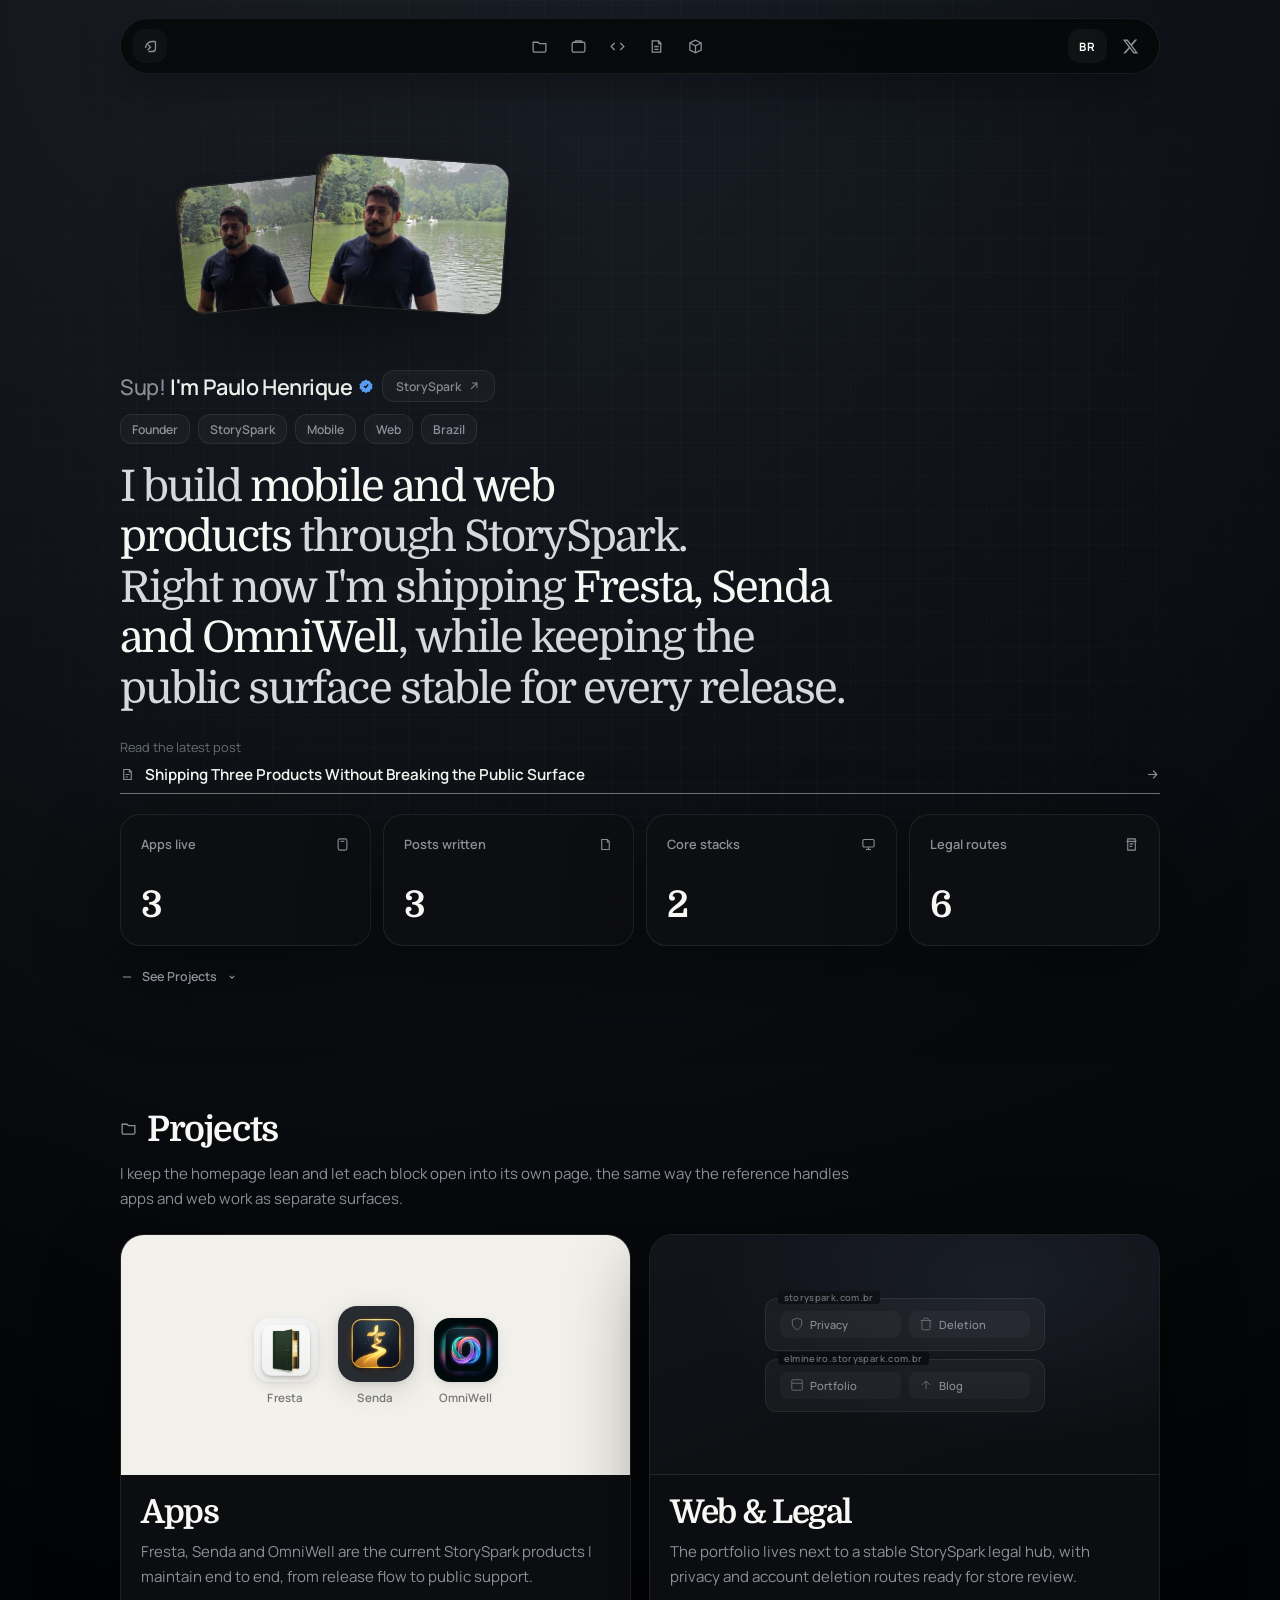
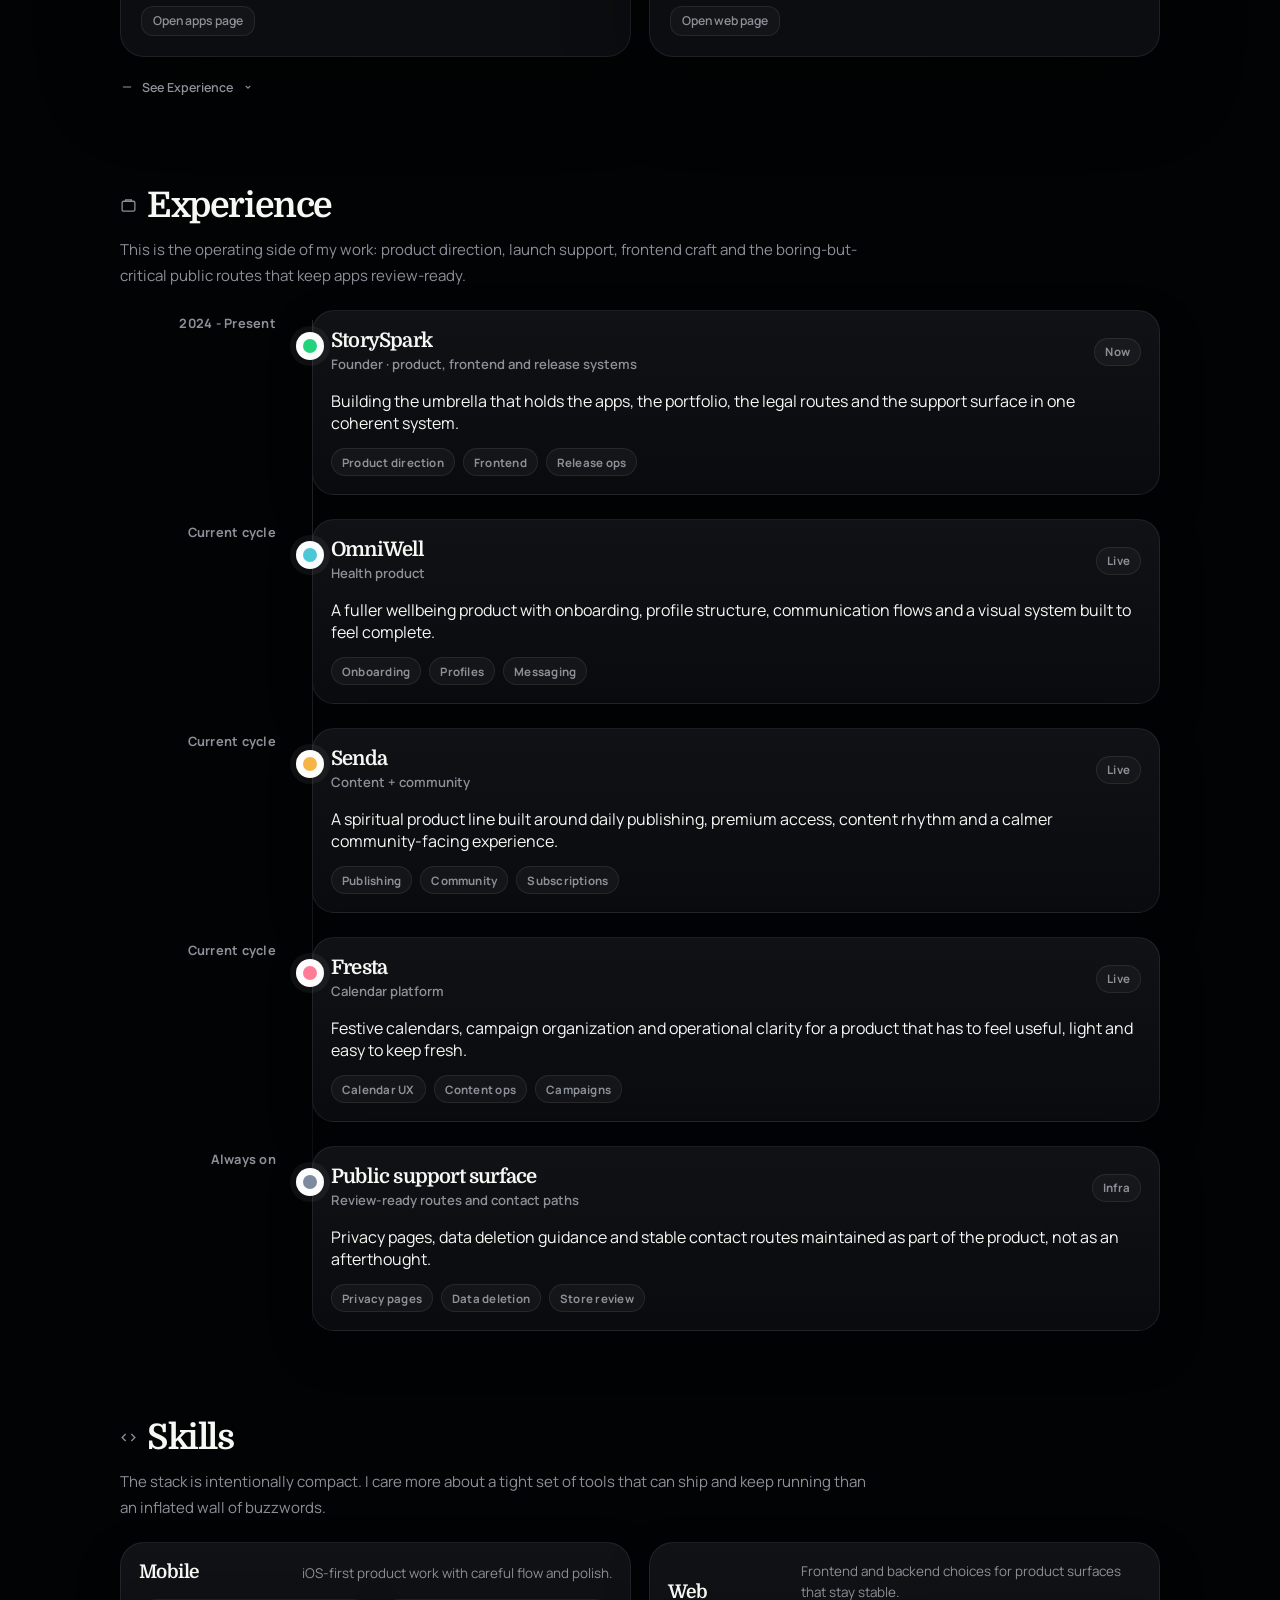
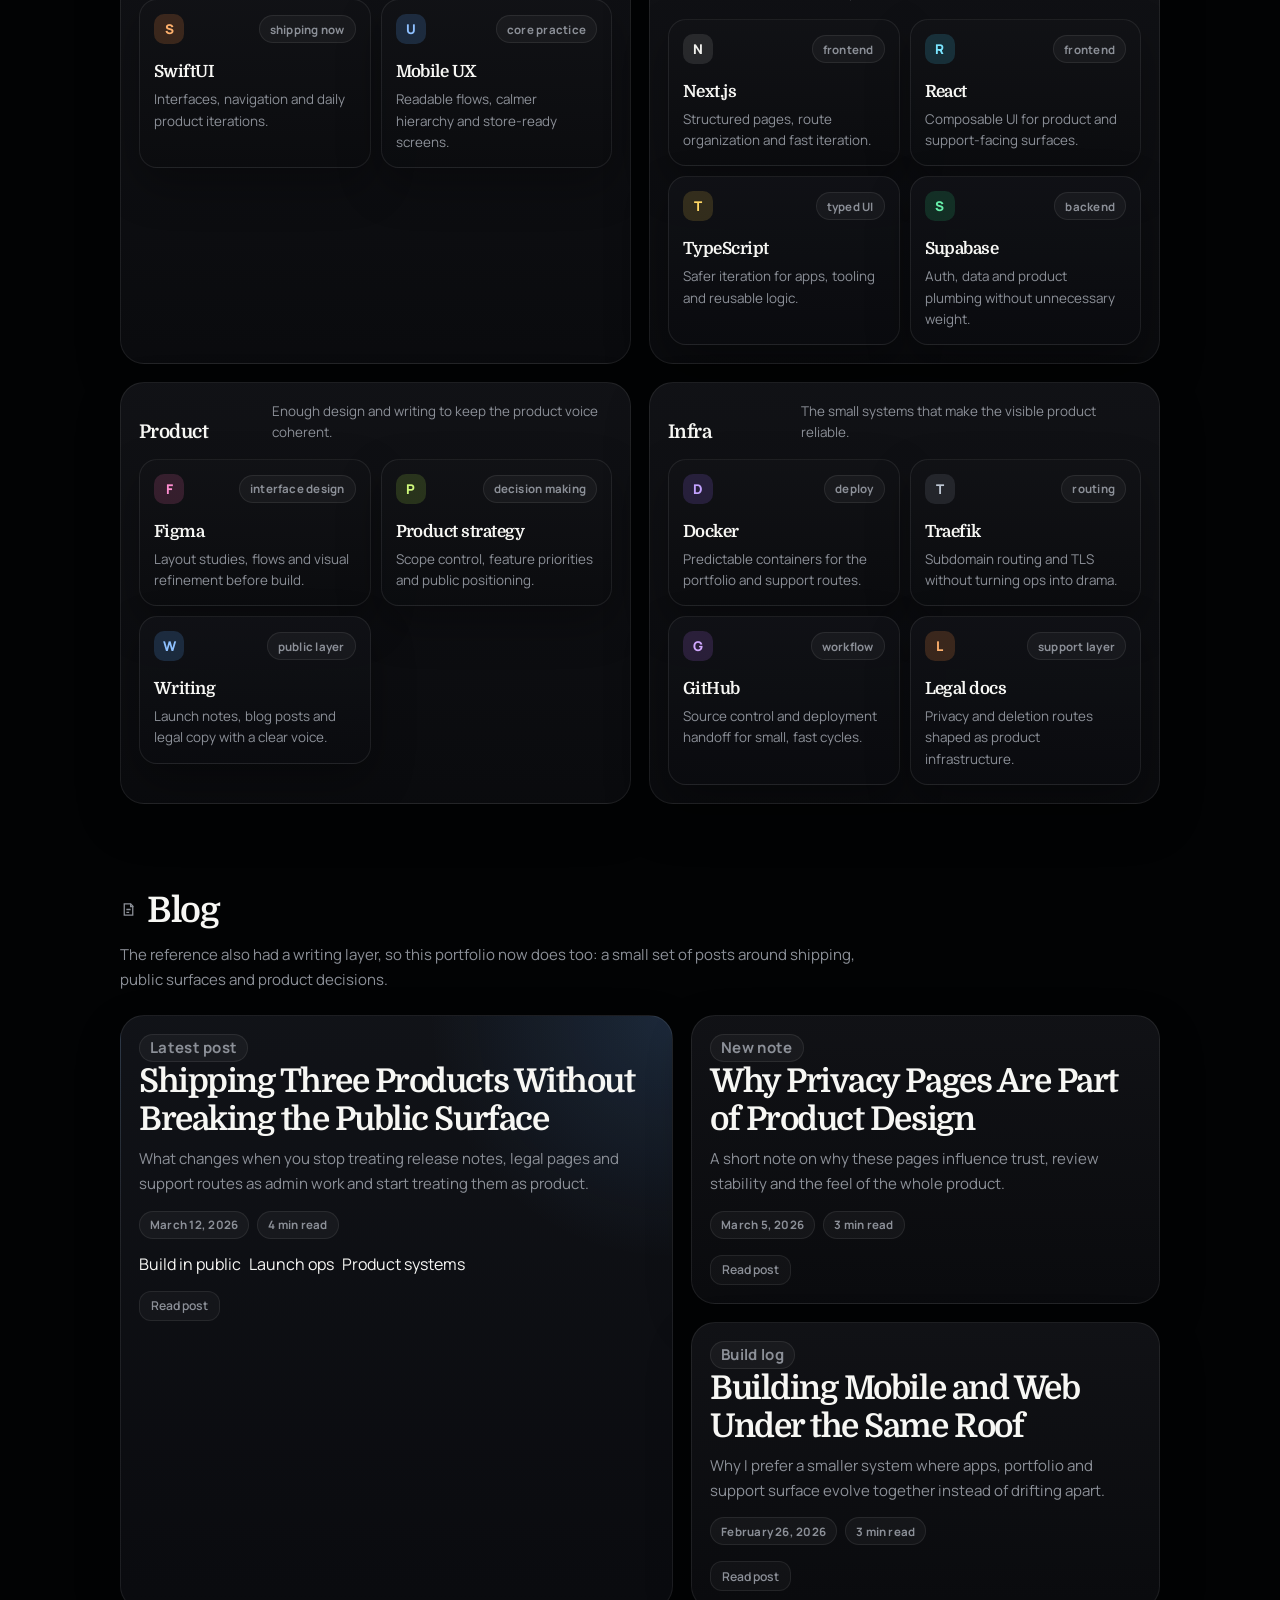
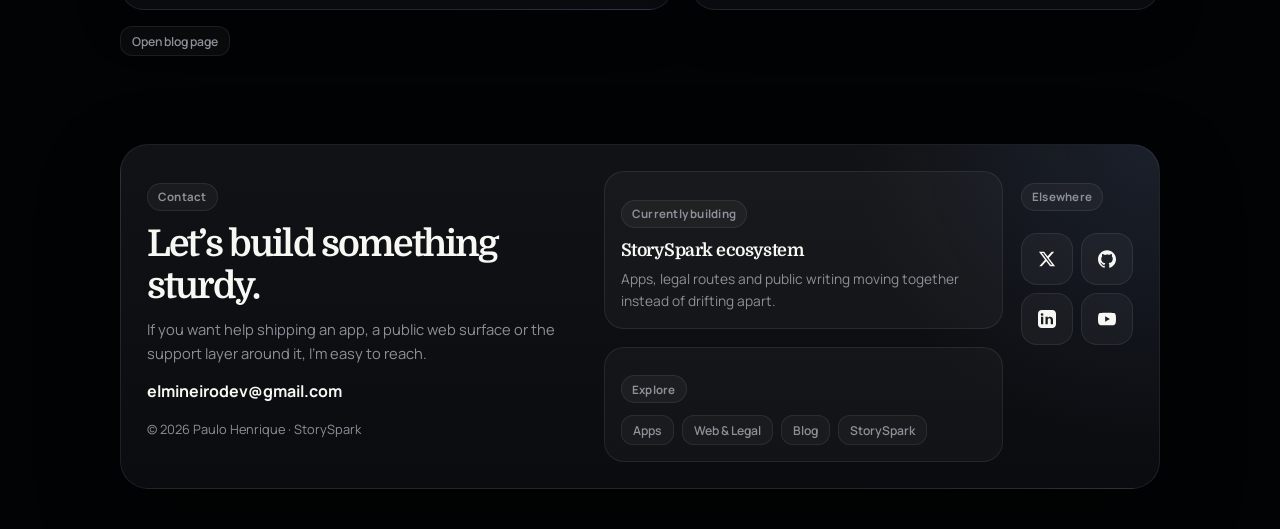
==== commit e118d9a6: "fix: redesenha project cards com estética coerente ao tema dark - Apps: trio de ícones com centro el" ====
--- a/portfolio/index.html
+++ b/portfolio/index.html
@@ -225,19 +225,19 @@
           <div class="project-grid">
             <article class="project-card">
               <div class="project-visual project-visual-apps">
-                <div class="app-showcase">
-                  <figure class="app-showcase-item">
-                    <img src="./fresta.webp" alt="Fresta icon" />
-                    <figcaption>Fresta</figcaption>
-                  </figure>
-                  <figure class="app-showcase-item">
-                    <img src="./senda.webp" alt="Senda icon" />
-                    <figcaption>Senda</figcaption>
-                  </figure>
-                  <figure class="app-showcase-item">
-                    <img src="./omniwell.webp" alt="OmniWell icon" />
-                    <figcaption>OmniWell</figcaption>
-                  </figure>
+                <div class="app-trio">
+                  <div class="app-trio-item">
+                    <img src="./fresta.webp" alt="Fresta" />
+                    <span>Fresta</span>
+                  </div>
+                  <div class="app-trio-item app-trio-center">
+                    <img src="./senda.webp" alt="Senda" />
+                    <span>Senda</span>
+                  </div>
+                  <div class="app-trio-item">
+                    <img src="./omniwell.webp" alt="OmniWell" />
+                    <span>OmniWell</span>
+                  </div>
                 </div>
               </div>
               <div class="project-body">
@@ -254,26 +254,25 @@
 
             <article class="project-card">
               <div class="project-visual project-visual-web">
-                <div class="web-route-list">
-                  <div class="web-route-item">
-                    <svg viewBox="0 0 24 24" fill="none" stroke="currentColor" stroke-width="1.6"><path d="M12 22s8-4 8-10V5l-8-3-8 3v7c0 6 8 10 8 10z"/></svg>
-                    <div>
-                      <strong>Privacy policies</strong>
-                      <span>3 apps covered</span>
+                <div class="web-surface-stack">
+                  <div class="web-surface" data-label="storyspark.com.br">
+                    <div class="web-surface-row">
+                      <svg viewBox="0 0 24 24" fill="none" stroke="currentColor" stroke-width="1.5"><path d="M12 22s8-4 8-10V5l-8-3-8 3v7c0 6 8 10 8 10z"/></svg>
+                      <span>Privacy</span>
                     </div>
-                  </div>
-                  <div class="web-route-item">
-                    <svg viewBox="0 0 24 24" fill="none" stroke="currentColor" stroke-width="1.6"><path d="M3 6h18"/><path d="M19 6v14a2 2 0 0 1-2 2H7a2 2 0 0 1-2-2V6"/><path d="M8 6V4a2 2 0 0 1 2-2h4a2 2 0 0 1 2 2v2"/><line x1="10" y1="11" x2="10" y2="17"/><line x1="14" y1="11" x2="14" y2="17"/></svg>
-                    <div>
-                      <strong>Data deletion</strong>
-                      <span>3 apps covered</span>
+                    <div class="web-surface-row">
+                      <svg viewBox="0 0 24 24" fill="none" stroke="currentColor" stroke-width="1.5"><path d="M3 6h18"/><path d="M19 6v14a2 2 0 0 1-2 2H7a2 2 0 0 1-2-2V6"/><path d="M8 6V4a2 2 0 0 1 2-2h4a2 2 0 0 1 2 2v2"/></svg>
+                      <span>Deletion</span>
                     </div>
                   </div>
-                  <div class="web-route-item">
-                    <svg viewBox="0 0 24 24" fill="none" stroke="currentColor" stroke-width="1.6"><path d="M12 3 4 7v10l8 4 8-4V7l-8-4Z"/><path d="m4 7 8 4 8-4"/><path d="M12 11v10"/></svg>
-                    <div>
-                      <strong>Portfolio</strong>
-                      <span>This site</span>
+                  <div class="web-surface web-surface-alt" data-label="elmineiro.storyspark.com.br">
+                    <div class="web-surface-row">
+                      <svg viewBox="0 0 24 24" fill="none" stroke="currentColor" stroke-width="1.5"><rect x="3" y="3" width="18" height="18" rx="2"/><path d="M3 9h18"/></svg>
+                      <span>Portfolio</span>
+                    </div>
+                    <div class="web-surface-row">
+                      <svg viewBox="0 0 24 24" fill="none" stroke="currentColor" stroke-width="1.5"><path d="M12 19V5"/><path d="m5 12 7-7 7 7"/></svg>
+                      <span>Blog</span>
                     </div>
                   </div>
                 </div>
--- a/portfolio/styles.css
+++ b/portfolio/styles.css
@@ -483,101 +483,137 @@
 
 .project-visual {
   min-height: 220px;
-  background: var(--card-light);
-  border-bottom: 1px solid rgba(0, 0, 0, 0.06);
-}
-
+}
+
+/* ── Apps visual ── */
 .project-visual-apps {
-  display: grid;
-  place-items: center;
-  padding: 28px 20px;
-}
-
-.app-showcase {
-  display: flex;
-  gap: 24px;
+  display: flex;
+  align-items: center;
   justify-content: center;
-  align-items: center;
-}
-
-.app-showcase-item {
+  padding: 32px 24px;
+  background:
+    radial-gradient(ellipse at 30% 60%, rgba(255, 255, 255, 0.06) 0%, transparent 60%),
+    var(--card-light);
+}
+
+.app-trio {
+  display: flex;
+  align-items: flex-end;
+  gap: 20px;
+}
+
+.app-trio-item {
   display: flex;
   flex-direction: column;
   align-items: center;
-  gap: 10px;
-  margin: 0;
-}
-
-.app-showcase-item img {
-  width: 72px;
-  height: 72px;
-  border-radius: 18px;
-  border: 1px solid rgba(0, 0, 0, 0.08);
-  background: #fff;
-  box-shadow: 0 8px 24px rgba(0, 0, 0, 0.1);
-  transition: transform 200ms ease;
-}
-
-.app-showcase-item:hover img {
-  transform: scale(1.06);
-}
-
-.app-showcase-item figcaption {
-  font-size: 0.78rem;
+  gap: 8px;
+}
+
+.app-trio-item img {
+  width: 64px;
+  height: 64px;
+  border-radius: 16px;
+  box-shadow:
+    0 4px 12px rgba(0, 0, 0, 0.08),
+    0 1px 3px rgba(0, 0, 0, 0.06);
+  transition: transform 220ms cubic-bezier(0.34, 1.56, 0.64, 1);
+}
+
+.app-trio-center img {
+  width: 76px;
+  height: 76px;
+  border-radius: 19px;
+  box-shadow:
+    0 8px 28px rgba(0, 0, 0, 0.12),
+    0 2px 6px rgba(0, 0, 0, 0.08);
+}
+
+.app-trio-item:hover img {
+  transform: translateY(-4px);
+}
+
+.app-trio-item span {
+  font-size: 0.72rem;
   font-weight: 600;
-  color: #555;
-  letter-spacing: 0.01em;
-}
-
+  color: #777;
+  letter-spacing: 0.02em;
+}
+
+/* ── Web & Legal visual ── */
 .project-visual-web {
   display: flex;
+  align-items: center;
+  justify-content: center;
+  padding: 24px;
+  background:
+    radial-gradient(ellipse at 70% 20%, rgba(83, 106, 145, 0.14) 0%, transparent 60%),
+    linear-gradient(160deg, rgba(18, 20, 26, 1) 0%, rgba(12, 13, 16, 1) 100%);
+  border-bottom: 1px solid var(--border);
+}
+
+.web-surface-stack {
+  display: flex;
   flex-direction: column;
-  justify-content: center;
-  gap: 0;
-  padding: 16px 20px;
-}
-
-.web-route-list {
-  display: flex;
-  flex-direction: column;
-  gap: 2px;
-}
-
-.web-route-item {
-  display: flex;
-  align-items: center;
-  gap: 14px;
+  gap: 8px;
+  width: 100%;
+  max-width: 280px;
+}
+
+.web-surface {
+  position: relative;
+  display: flex;
+  gap: 8px;
   padding: 12px 14px;
   border-radius: 12px;
-  transition: background 160ms ease;
-}
-
-.web-route-item:hover {
-  background: rgba(0, 0, 0, 0.03);
-}
-
-.web-route-item svg {
-  width: 22px;
-  height: 22px;
+  background: rgba(255, 255, 255, 0.04);
+  border: 1px solid rgba(255, 255, 255, 0.07);
+  transition: border-color 180ms ease;
+}
+
+.web-surface:hover {
+  border-color: rgba(255, 255, 255, 0.14);
+}
+
+.web-surface::before {
+  content: attr(data-label);
+  position: absolute;
+  top: -8px;
+  left: 12px;
+  padding: 0 6px;
+  font-size: 0.58rem;
+  font-weight: 600;
+  letter-spacing: 0.04em;
+  color: var(--muted-soft);
+  background: rgb(15, 17, 21);
+  border-radius: 3px;
+}
+
+.web-surface-alt::before {
+  background: rgb(13, 14, 18);
+}
+
+.web-surface-row {
+  display: flex;
+  align-items: center;
+  gap: 6px;
+  padding: 6px 10px;
+  border-radius: 8px;
+  background: rgba(255, 255, 255, 0.03);
+  flex: 1;
+}
+
+.web-surface-row svg {
+  width: 14px;
+  height: 14px;
   flex-shrink: 0;
-  color: #888;
-}
-
-.web-route-item div {
-  display: flex;
-  flex-direction: column;
-  gap: 1px;
-}
-
-.web-route-item strong {
-  font-size: 0.88rem;
-  font-weight: 600;
-  color: #222;
-}
-
-.web-route-item span {
-  font-size: 0.76rem;
-  color: #999;
+  color: var(--muted);
+  opacity: 0.7;
+}
+
+.web-surface-row span {
+  font-size: 0.7rem;
+  font-weight: 500;
+  color: var(--muted);
 }
 
 .project-body {
@@ -1559,14 +1595,24 @@
     padding-inline: 8px;
   }
 
-  .app-showcase-item img {
-    width: 58px;
-    height: 58px;
+  .app-trio-item img {
+    width: 50px;
+    height: 50px;
+    border-radius: 13px;
+  }
+
+  .app-trio-center img {
+    width: 60px;
+    height: 60px;
     border-radius: 15px;
   }
 
-  .app-showcase {
-    gap: 18px;
+  .app-trio {
+    gap: 14px;
+  }
+
+  .web-surface-stack {
+    max-width: 240px;
   }
 
   .contact-card,
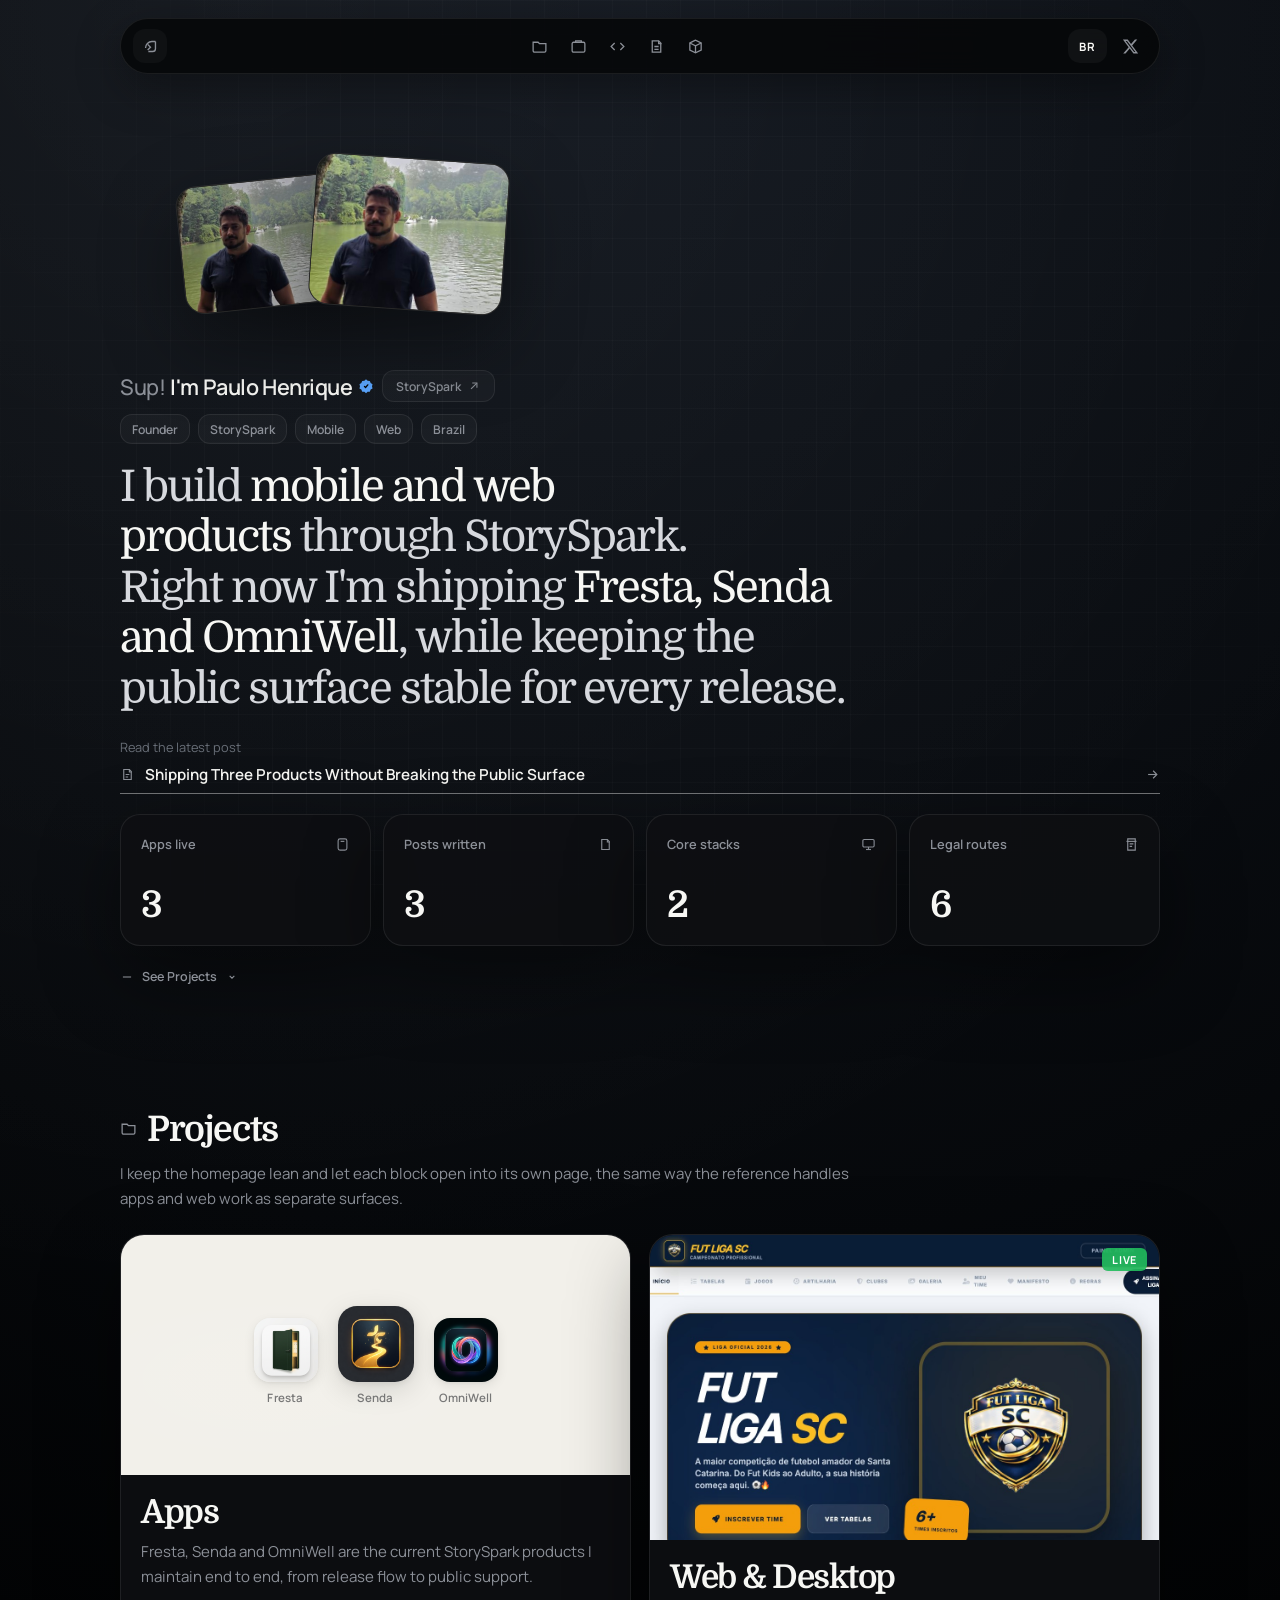
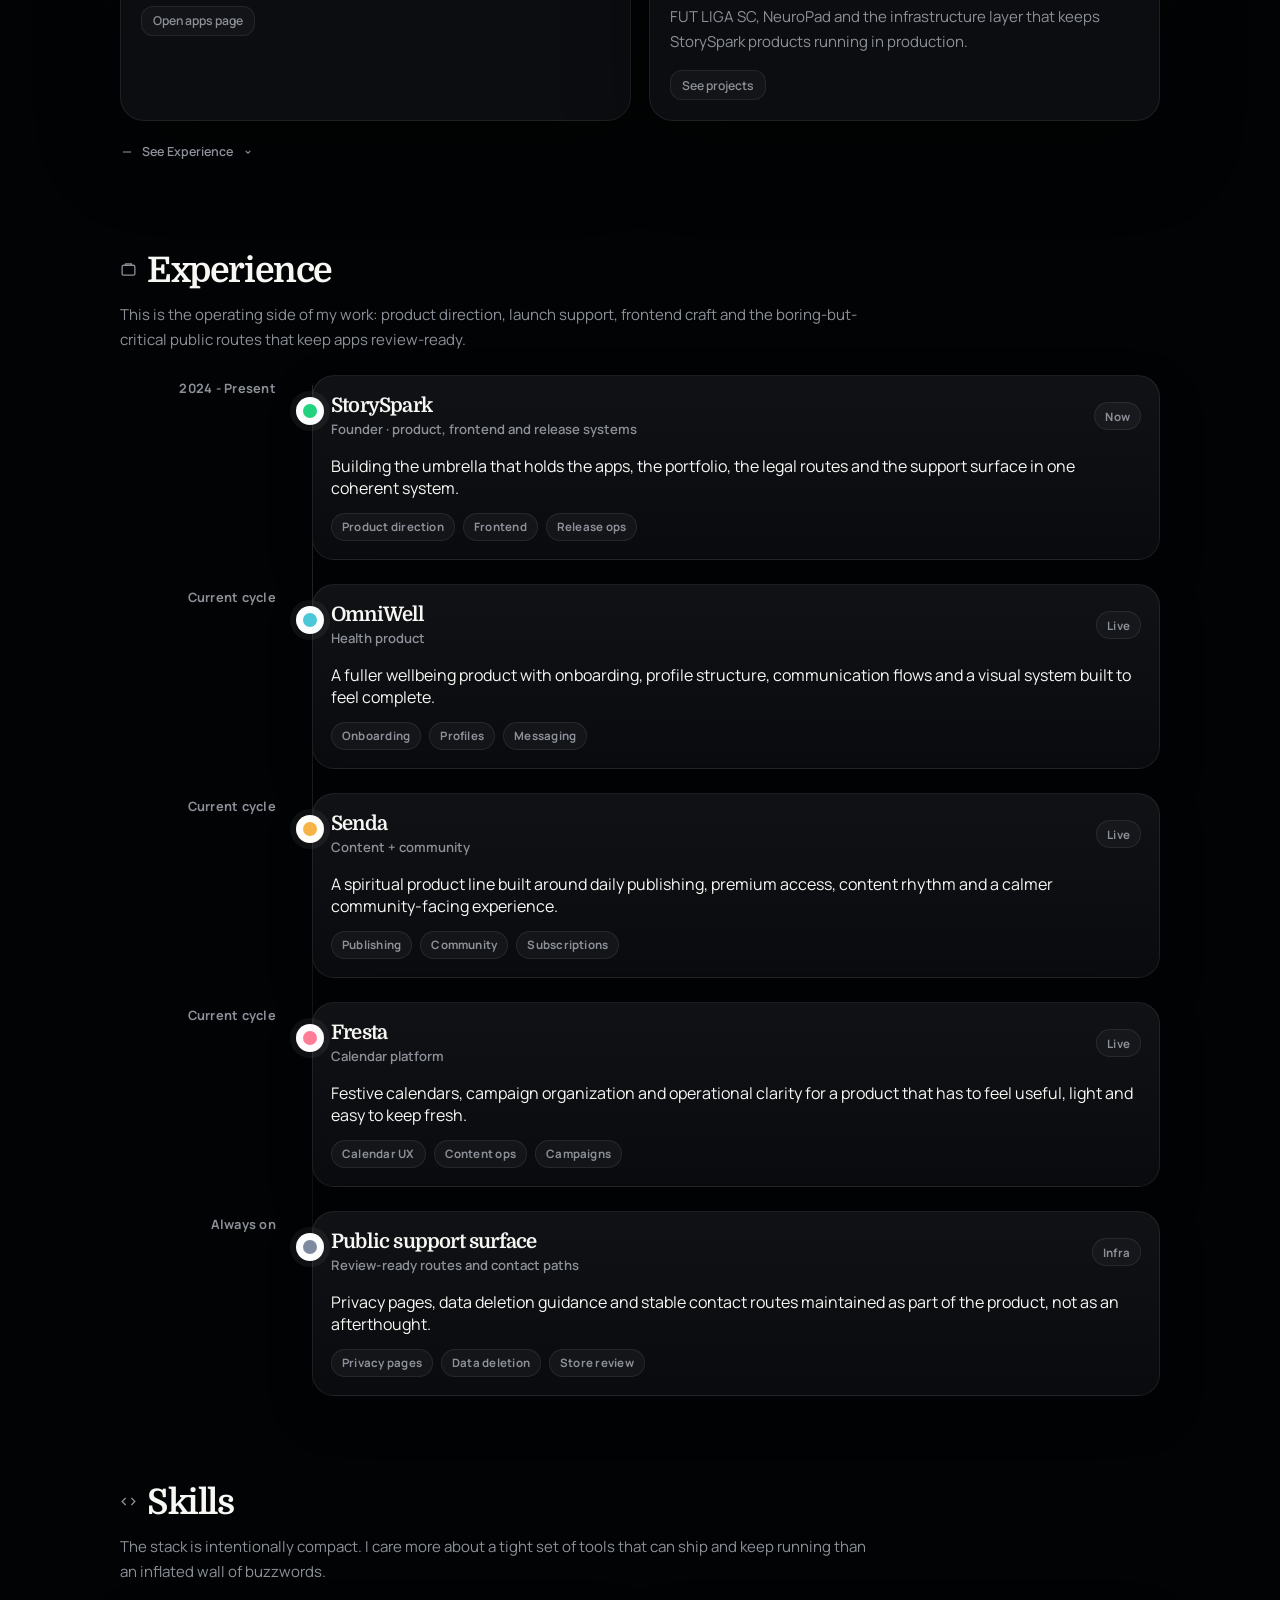
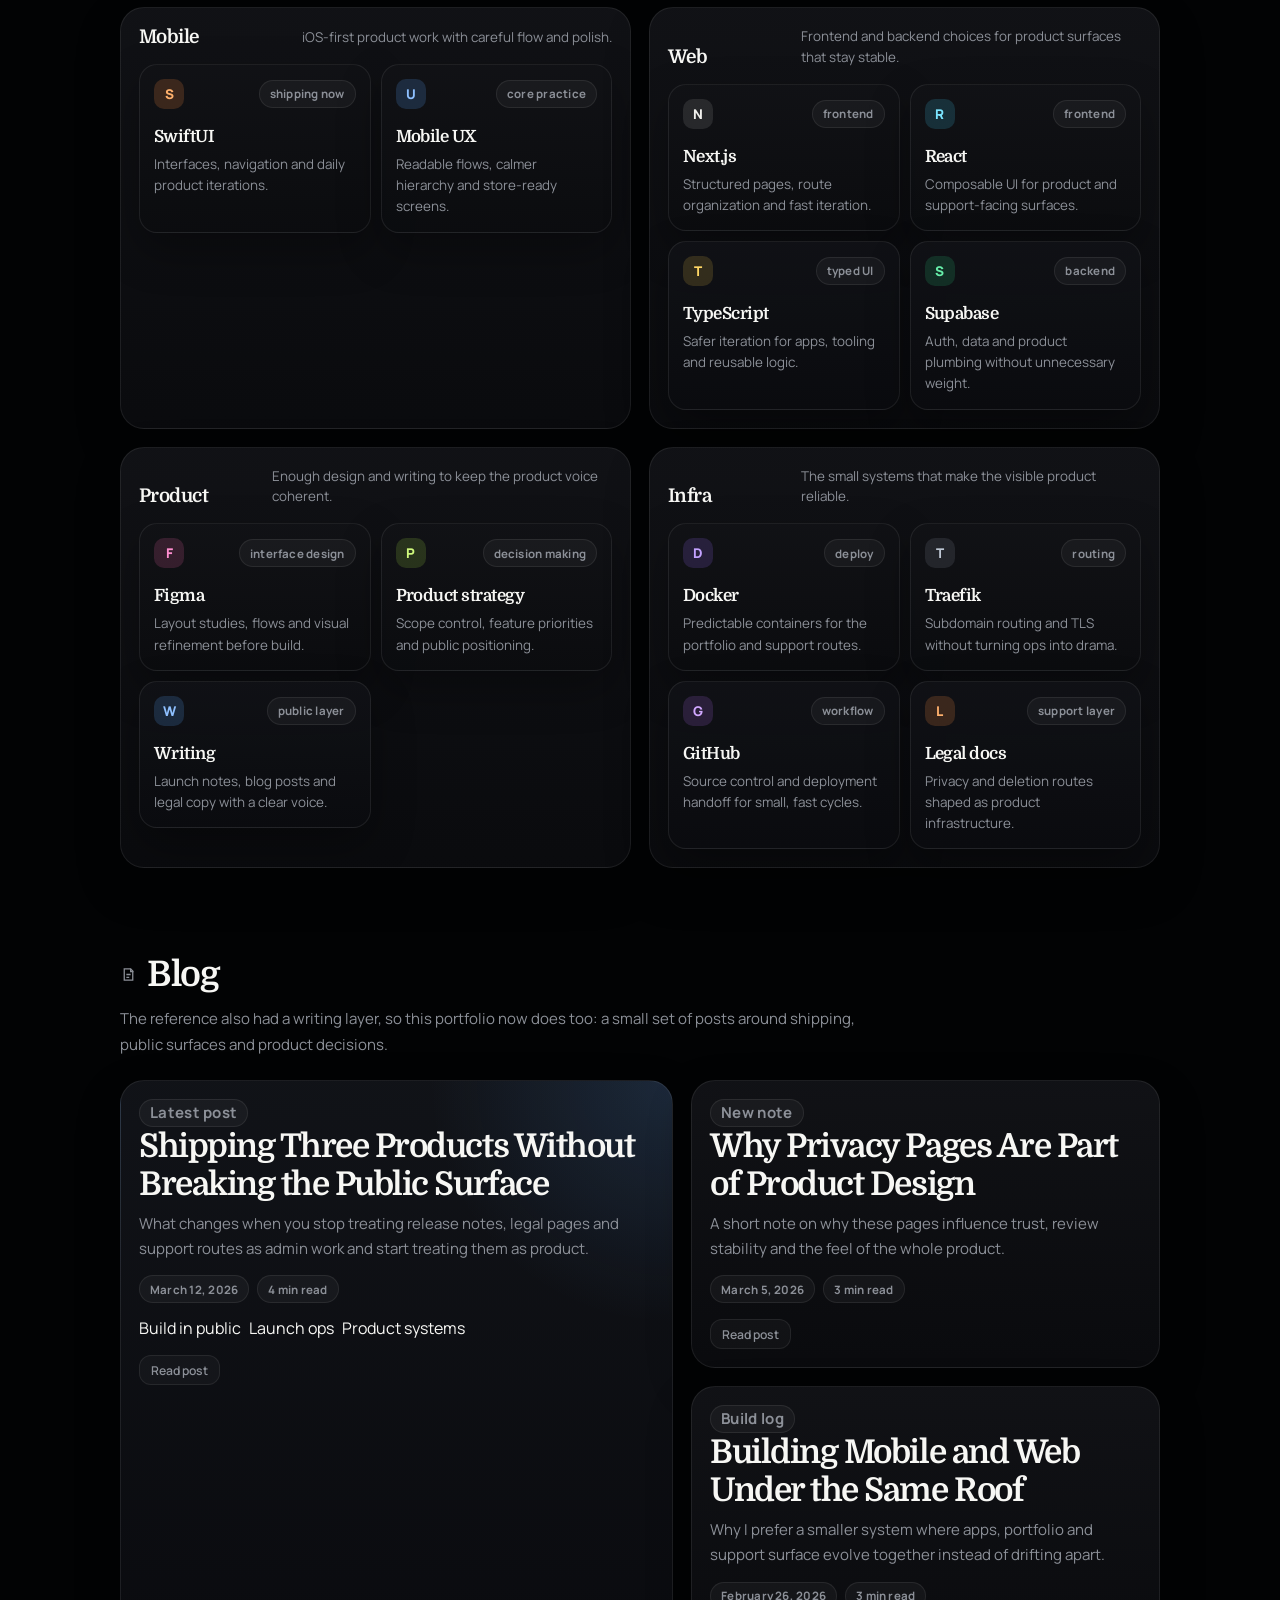
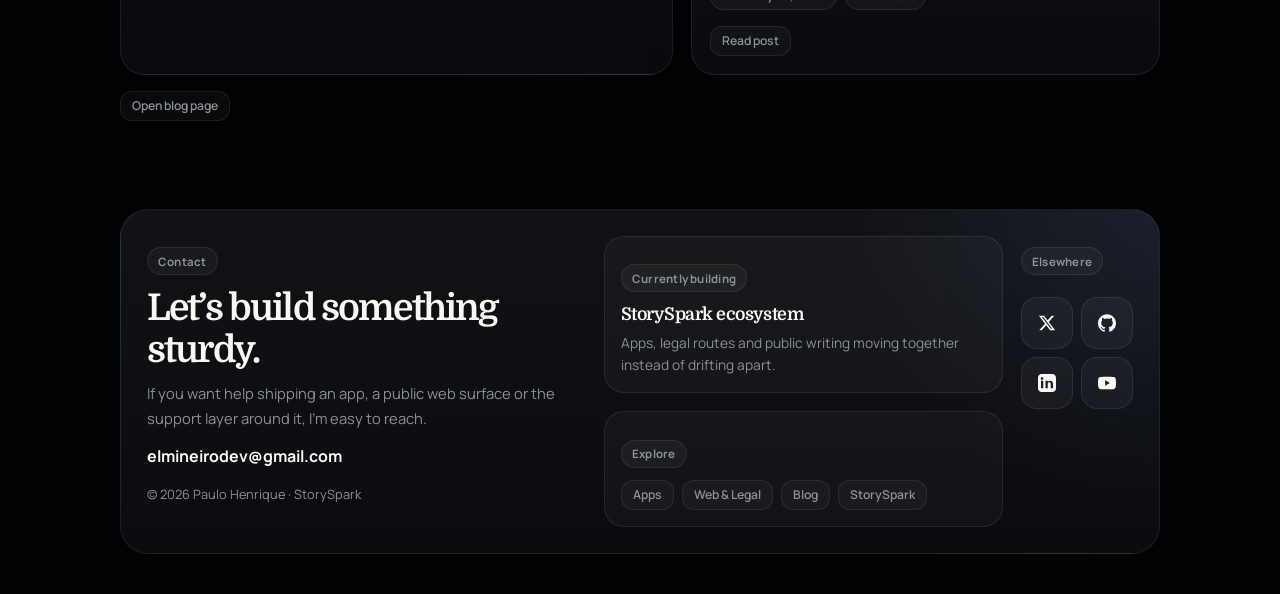
==== commit 9504629e: "feat: reestrutura Web & Legal → Web & Desktop com FutLiga e NeuroPad - Homepage: card agora mostra s" ====
--- a/portfolio/index.html
+++ b/portfolio/index.html
@@ -18,7 +18,7 @@
     <meta name="twitter:title" content="Paulo Henrique | elmineiro" />
     <meta name="twitter:description" content="Founder da StorySpark. Apps mobile, superfícies web e escrita pública." />
     <link rel="icon" type="image/svg+xml" href="./favicon.svg" />
-    <link rel="stylesheet" href="./styles.css" />
+    <link rel="stylesheet" href="./styles.css?v=20260323" />
   </head>
   <body>
     <div class="site-shell" id="top">
@@ -254,37 +254,19 @@
 
             <article class="project-card">
               <div class="project-visual project-visual-web">
-                <div class="web-surface-stack">
-                  <div class="web-surface" data-label="storyspark.com.br">
-                    <div class="web-surface-row">
-                      <svg viewBox="0 0 24 24" fill="none" stroke="currentColor" stroke-width="1.5"><path d="M12 22s8-4 8-10V5l-8-3-8 3v7c0 6 8 10 8 10z"/></svg>
-                      <span>Privacy</span>
-                    </div>
-                    <div class="web-surface-row">
-                      <svg viewBox="0 0 24 24" fill="none" stroke="currentColor" stroke-width="1.5"><path d="M3 6h18"/><path d="M19 6v14a2 2 0 0 1-2 2H7a2 2 0 0 1-2-2V6"/><path d="M8 6V4a2 2 0 0 1 2-2h4a2 2 0 0 1 2 2v2"/></svg>
-                      <span>Deletion</span>
-                    </div>
-                  </div>
-                  <div class="web-surface web-surface-alt" data-label="elmineiro.storyspark.com.br">
-                    <div class="web-surface-row">
-                      <svg viewBox="0 0 24 24" fill="none" stroke="currentColor" stroke-width="1.5"><rect x="3" y="3" width="18" height="18" rx="2"/><path d="M3 9h18"/></svg>
-                      <span>Portfolio</span>
-                    </div>
-                    <div class="web-surface-row">
-                      <svg viewBox="0 0 24 24" fill="none" stroke="currentColor" stroke-width="1.5"><path d="M12 19V5"/><path d="m5 12 7-7 7 7"/></svg>
-                      <span>Blog</span>
-                    </div>
-                  </div>
+                <img class="project-screenshot" src="./futligasc-preview.jpg" alt="FUT LIGA SC preview" />
+                <div class="project-visual-overlay">
+                  <span class="project-visual-badge">Live</span>
                 </div>
               </div>
               <div class="project-body">
-                <h3>Web & Legal</h3>
+                <h3>Web & Desktop</h3>
                 <p>
-                  The portfolio lives next to a stable StorySpark legal hub, with
-                  privacy and account deletion routes ready for store review.
+                  FUT LIGA SC, NeuroPad and the infrastructure layer that keeps
+                  StorySpark products running in production.
                 </p>
                 <div class="project-links">
-                  <a href="/projects/web/">Open web page</a>
+                  <a href="/projects/web/">See projects</a>
                 </div>
               </div>
             </article>
--- a/portfolio/styles.css
+++ b/portfolio/styles.css
@@ -539,81 +539,37 @@
   letter-spacing: 0.02em;
 }
 
-/* ── Web & Legal visual ── */
+/* ── Web & Desktop visual ── */
 .project-visual-web {
-  display: flex;
-  align-items: center;
-  justify-content: center;
-  padding: 24px;
-  background:
-    radial-gradient(ellipse at 70% 20%, rgba(83, 106, 145, 0.14) 0%, transparent 60%),
-    linear-gradient(160deg, rgba(18, 20, 26, 1) 0%, rgba(12, 13, 16, 1) 100%);
-  border-bottom: 1px solid var(--border);
-}
-
-.web-surface-stack {
-  display: flex;
-  flex-direction: column;
-  gap: 8px;
+  position: relative;
+  overflow: hidden;
+}
+
+.project-screenshot {
   width: 100%;
-  max-width: 280px;
-}
-
-.web-surface {
-  position: relative;
-  display: flex;
-  gap: 8px;
-  padding: 12px 14px;
-  border-radius: 12px;
-  background: rgba(255, 255, 255, 0.04);
-  border: 1px solid rgba(255, 255, 255, 0.07);
-  transition: border-color 180ms ease;
-}
-
-.web-surface:hover {
-  border-color: rgba(255, 255, 255, 0.14);
-}
-
-.web-surface::before {
-  content: attr(data-label);
+  height: 100%;
+  object-fit: cover;
+  object-position: top left;
+}
+
+.project-visual-overlay {
   position: absolute;
-  top: -8px;
-  left: 12px;
-  padding: 0 6px;
-  font-size: 0.58rem;
-  font-weight: 600;
-  letter-spacing: 0.04em;
-  color: var(--muted-soft);
-  background: rgb(15, 17, 21);
-  border-radius: 3px;
-}
-
-.web-surface-alt::before {
-  background: rgb(13, 14, 18);
-}
-
-.web-surface-row {
-  display: flex;
-  align-items: center;
-  gap: 6px;
-  padding: 6px 10px;
-  border-radius: 8px;
-  background: rgba(255, 255, 255, 0.03);
-  flex: 1;
-}
-
-.web-surface-row svg {
-  width: 14px;
-  height: 14px;
-  flex-shrink: 0;
-  color: var(--muted);
-  opacity: 0.7;
-}
-
-.web-surface-row span {
-  font-size: 0.7rem;
-  font-weight: 500;
-  color: var(--muted);
+  top: 12px;
+  right: 12px;
+}
+
+.project-visual-badge {
+  display: inline-flex;
+  align-items: center;
+  padding: 4px 10px;
+  font-size: 0.68rem;
+  font-weight: 700;
+  letter-spacing: 0.06em;
+  text-transform: uppercase;
+  color: #fff;
+  background: rgba(34, 197, 94, 0.85);
+  border-radius: 6px;
+  backdrop-filter: blur(8px);
 }
 
 .project-body {
@@ -972,6 +928,132 @@
 .writing-link {
   margin-top: 16px;
   width: fit-content;
+}
+
+/* ── Catalog extras ── */
+.catalog-preview-screenshot {
+  position: relative;
+  overflow: hidden;
+}
+
+.catalog-preview-screenshot img {
+  width: 100%;
+  height: 100%;
+  object-fit: cover;
+  object-position: top left;
+  border-radius: 0;
+}
+
+.catalog-card-featured {
+  grid-column: 1 / -1;
+}
+
+.catalog-tags {
+  display: flex;
+  flex-wrap: wrap;
+  gap: 6px;
+  margin-top: 10px;
+}
+
+.catalog-tags span {
+  display: inline-flex;
+  padding: 3px 10px;
+  font-size: 0.7rem;
+  font-weight: 600;
+  color: var(--muted);
+  border: 1px solid var(--border);
+  border-radius: var(--radius-pill);
+  background: rgba(255, 255, 255, 0.02);
+}
+
+.catalog-preview-neuropad {
+  display: flex;
+  align-items: center;
+  justify-content: center;
+  background:
+    radial-gradient(ellipse at 50% 40%, rgba(167, 139, 250, 0.1) 0%, transparent 60%),
+    linear-gradient(160deg, rgba(18, 20, 26, 1) 0%, rgba(12, 13, 16, 1) 100%);
+  border-bottom: 1px solid var(--border);
+}
+
+.neuropad-visual {
+  display: flex;
+  flex-direction: column;
+  align-items: center;
+  gap: 8px;
+  padding: 24px;
+}
+
+.neuropad-label {
+  font-family: "Domine", serif;
+  font-size: 1.1rem;
+  font-weight: 600;
+  color: var(--text-soft);
+  letter-spacing: -0.02em;
+}
+
+.neuropad-status {
+  font-size: 0.68rem;
+  font-weight: 600;
+  letter-spacing: 0.04em;
+  text-transform: uppercase;
+  color: rgba(167, 139, 250, 0.6);
+}
+
+/* ── Infra grid ── */
+.infra-grid {
+  display: grid;
+  grid-template-columns: repeat(auto-fill, minmax(200px, 1fr));
+  gap: 10px;
+}
+
+.infra-item {
+  display: flex;
+  align-items: center;
+  gap: 12px;
+  padding: 14px 16px;
+  border-radius: var(--radius-md);
+  border: 1px solid var(--border);
+  background: var(--card);
+  text-decoration: none;
+  transition: border-color 180ms ease, transform 180ms ease;
+}
+
+.infra-item:hover {
+  border-color: var(--border-strong);
+  transform: translateY(-1px);
+}
+
+.infra-item img {
+  width: 36px;
+  height: 36px;
+  border-radius: 10px;
+}
+
+.infra-icon-placeholder {
+  width: 36px;
+  height: 36px;
+  border-radius: 10px;
+  display: grid;
+  place-items: center;
+  background: rgba(255, 255, 255, 0.06);
+  color: var(--muted);
+  font-size: 0.75rem;
+  font-weight: 800;
+  letter-spacing: 0.06em;
+}
+
+.infra-item strong {
+  display: block;
+  font-size: 0.84rem;
+  font-weight: 600;
+  color: var(--text-soft);
+}
+
+.infra-item span {
+  display: block;
+  font-size: 0.72rem;
+  color: var(--muted-soft);
 }
 
 .contact-card {
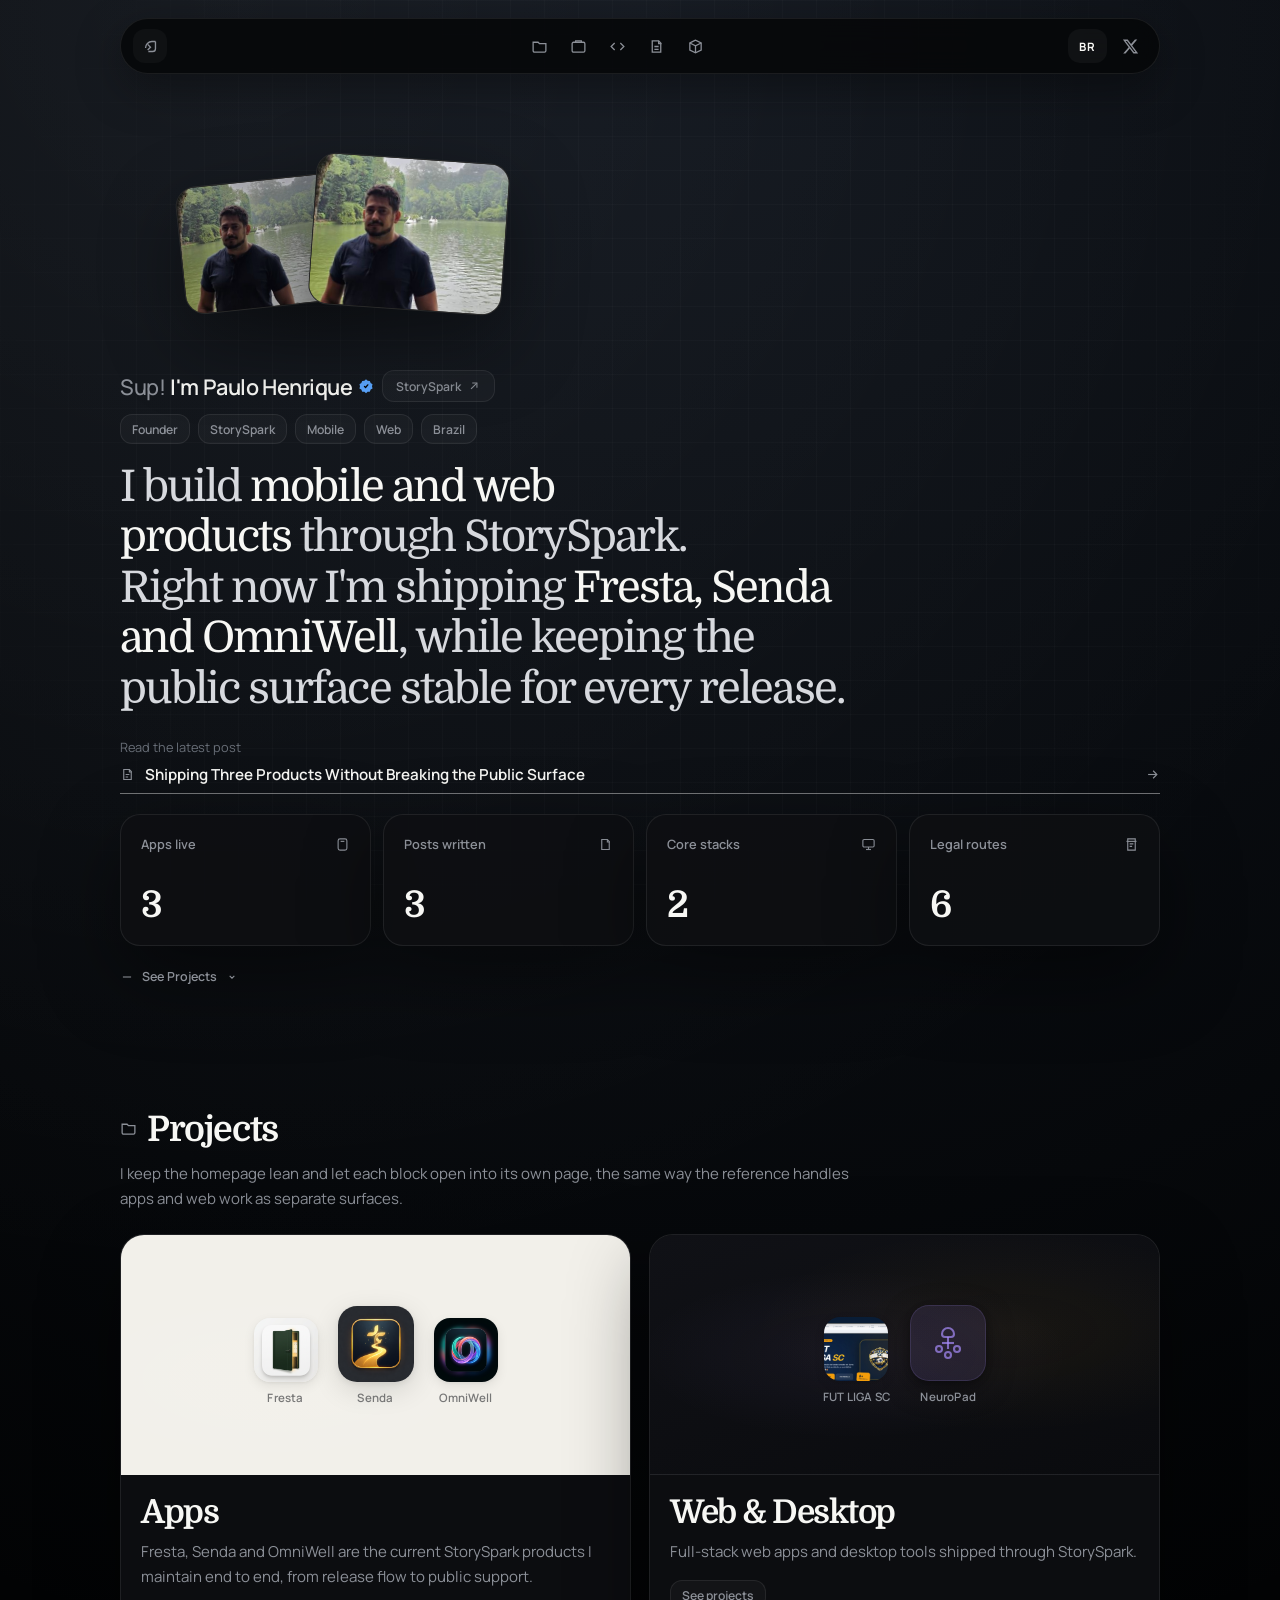
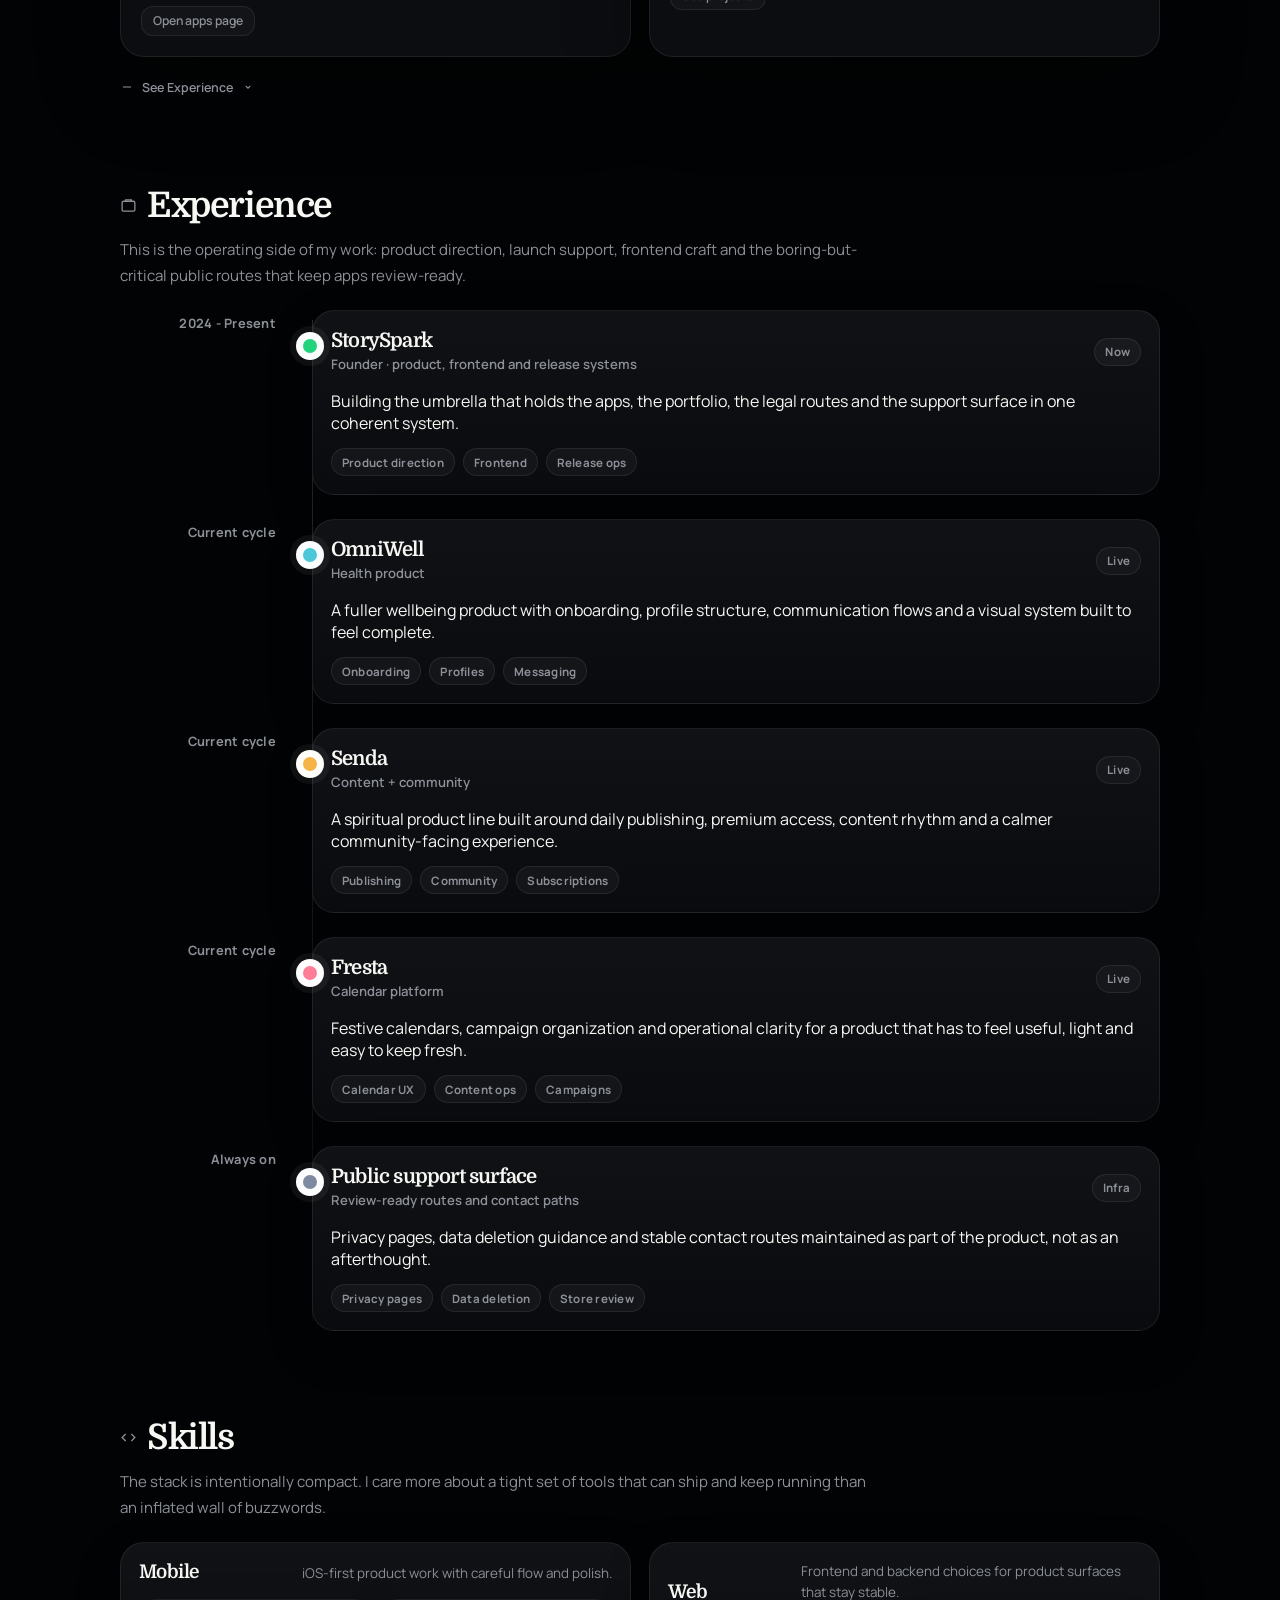
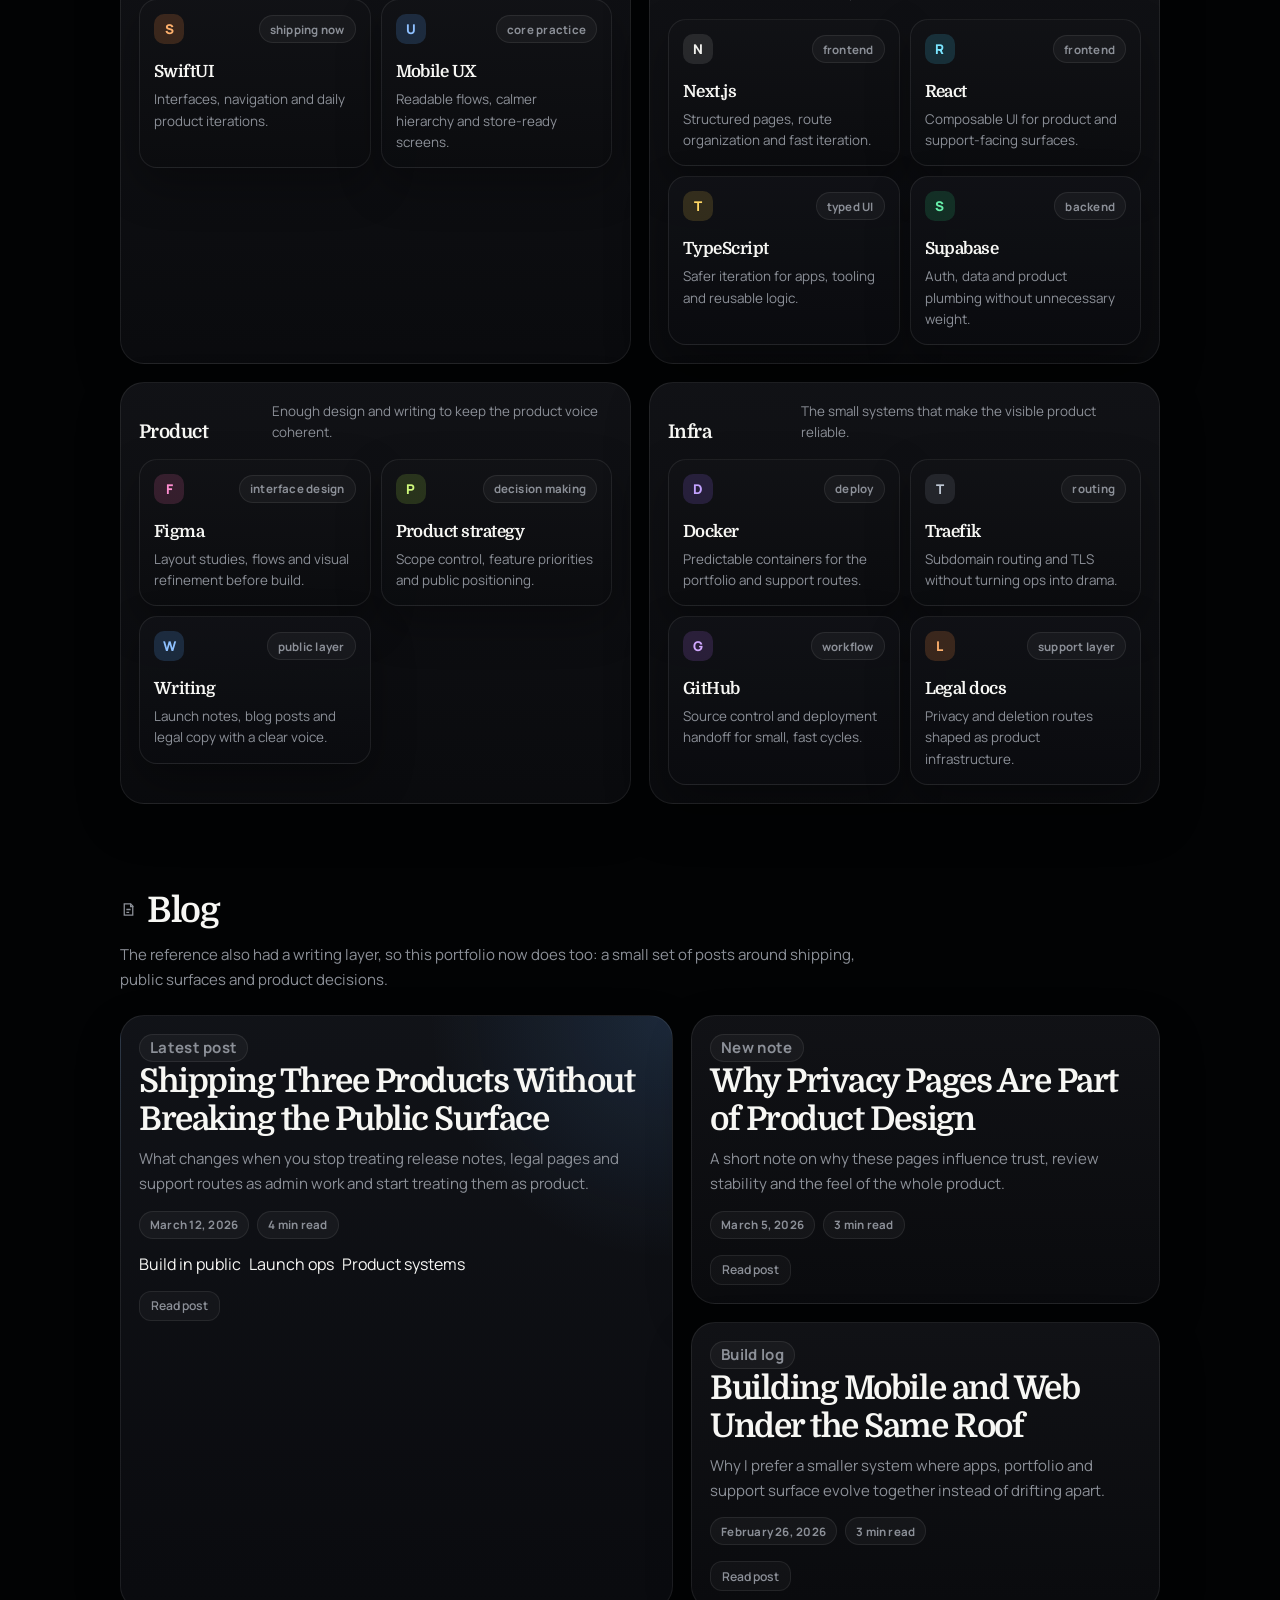
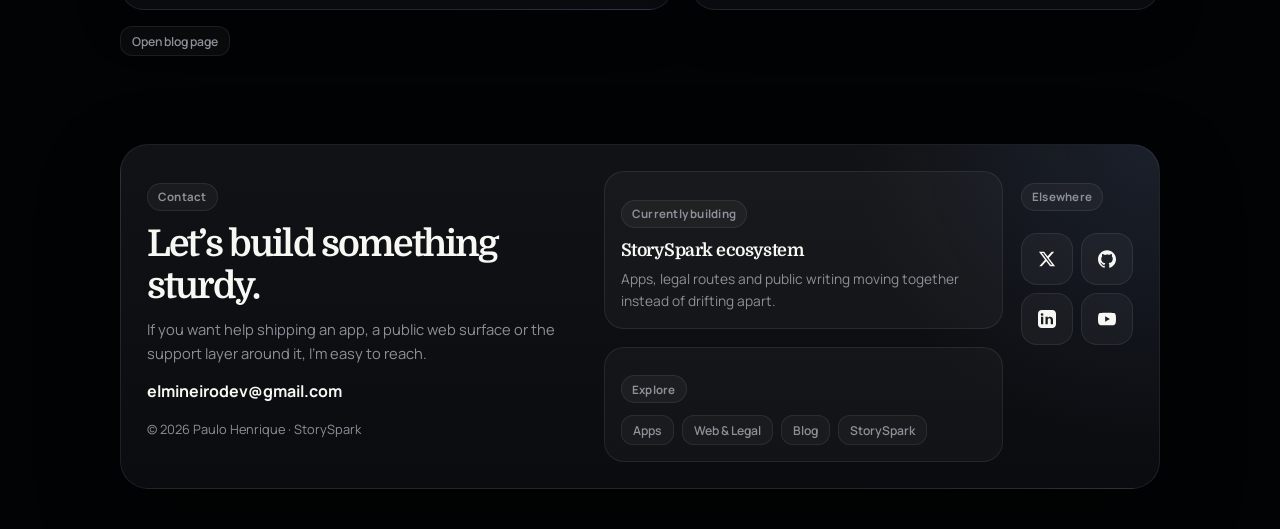
==== commit 0dc1f525: "fix: card Web & Desktop mostra todos os projetos como o card Apps - Usa mesmo padrão de trio de ícon" ====
--- a/portfolio/index.html
+++ b/portfolio/index.html
@@ -254,16 +254,27 @@
 
             <article class="project-card">
               <div class="project-visual project-visual-web">
-                <img class="project-screenshot" src="./futligasc-preview.jpg" alt="FUT LIGA SC preview" />
-                <div class="project-visual-overlay">
-                  <span class="project-visual-badge">Live</span>
+                <div class="app-trio">
+                  <div class="app-trio-item">
+                    <img class="web-tile-screenshot" src="./futligasc-preview.jpg" alt="FUT LIGA SC" />
+                    <span>FUT LIGA SC</span>
+                  </div>
+                  <div class="app-trio-item app-trio-center">
+                    <div class="web-tile-icon web-tile-neuropad">
+                      <svg viewBox="0 0 24 24" fill="none" stroke="currentColor" stroke-width="1.4">
+                        <path d="M12 2a4 4 0 0 0-4 4c0 1.1.9 2 2 2h4a2 2 0 0 0 2-2 4 4 0 0 0-4-4Z"/>
+                        <path d="M12 8v8"/><path d="M8 12h8"/>
+                        <circle cx="6" cy="16" r="2"/><circle cx="18" cy="16" r="2"/><circle cx="12" cy="20" r="2"/>
+                      </svg>
+                    </div>
+                    <span>NeuroPad</span>
+                  </div>
                 </div>
               </div>
               <div class="project-body">
                 <h3>Web & Desktop</h3>
                 <p>
-                  FUT LIGA SC, NeuroPad and the infrastructure layer that keeps
-                  StorySpark products running in production.
+                  Full-stack web apps and desktop tools shipped through StorySpark.
                 </p>
                 <div class="project-links">
                   <a href="/projects/web/">See projects</a>
--- a/portfolio/styles.css
+++ b/portfolio/styles.css
@@ -541,35 +541,74 @@
 
 /* ── Web & Desktop visual ── */
 .project-visual-web {
-  position: relative;
-  overflow: hidden;
-}
-
-.project-screenshot {
-  width: 100%;
-  height: 100%;
+  display: flex;
+  align-items: center;
+  justify-content: center;
+  padding: 32px 24px;
+  background:
+    radial-gradient(ellipse at 40% 50%, rgba(167, 139, 250, 0.06) 0%, transparent 50%),
+    radial-gradient(ellipse at 70% 40%, rgba(218, 165, 32, 0.06) 0%, transparent 50%),
+    linear-gradient(160deg, rgba(16, 17, 22, 1) 0%, rgba(10, 11, 14, 1) 100%);
+  border-bottom: 1px solid var(--border);
+}
+
+.project-visual-web .app-trio-item span {
+  color: var(--muted);
+}
+
+.web-tile-screenshot {
+  width: 64px;
+  height: 64px;
+  border-radius: 16px;
   object-fit: cover;
-  object-position: top left;
-}
-
-.project-visual-overlay {
-  position: absolute;
-  top: 12px;
-  right: 12px;
-}
-
-.project-visual-badge {
-  display: inline-flex;
-  align-items: center;
-  padding: 4px 10px;
-  font-size: 0.68rem;
-  font-weight: 700;
-  letter-spacing: 0.06em;
-  text-transform: uppercase;
-  color: #fff;
-  background: rgba(34, 197, 94, 0.85);
-  border-radius: 6px;
-  backdrop-filter: blur(8px);
+  object-position: center;
+  box-shadow:
+    0 4px 12px rgba(0, 0, 0, 0.3),
+    0 1px 3px rgba(0, 0, 0, 0.2);
+  transition: transform 220ms cubic-bezier(0.34, 1.56, 0.64, 1);
+}
+
+.web-tile-icon {
+  width: 64px;
+  height: 64px;
+  border-radius: 16px;
+  display: grid;
+  place-items: center;
+  box-shadow:
+    0 4px 12px rgba(0, 0, 0, 0.3),
+    0 1px 3px rgba(0, 0, 0, 0.2);
+  transition: transform 220ms cubic-bezier(0.34, 1.56, 0.64, 1);
+}
+
+.web-tile-neuropad {
+  background: rgba(167, 139, 250, 0.1);
+  border: 1px solid rgba(167, 139, 250, 0.15);
+}
+
+.web-tile-neuropad svg {
+  width: 30px;
+  height: 30px;
+  color: rgba(167, 139, 250, 0.7);
+}
+
+.app-trio-center .web-tile-screenshot,
+.app-trio-center .web-tile-icon {
+  width: 76px;
+  height: 76px;
+  border-radius: 19px;
+  box-shadow:
+    0 8px 28px rgba(0, 0, 0, 0.35),
+    0 2px 6px rgba(0, 0, 0, 0.25);
+}
+
+.app-trio-center .web-tile-neuropad svg {
+  width: 36px;
+  height: 36px;
+}
+
+.app-trio-item:hover .web-tile-screenshot,
+.app-trio-item:hover .web-tile-icon {
+  transform: translateY(-4px);
 }
 
 .project-body {
@@ -928,6 +967,51 @@
 .writing-link {
   margin-top: 16px;
   width: fit-content;
+}
+
+/* ── Catalog card variants ── */
+.catalog-icon-tile-screenshot {
+  width: 72px;
+  height: 72px;
+  border-radius: 18px;
+  overflow: hidden;
+  box-shadow: 0 8px 28px rgba(0, 0, 0, 0.25);
+}
+
+.catalog-icon-tile-screenshot img {
+  width: 100%;
+  height: 100%;
+  object-fit: cover;
+  object-position: center;
+}
+
+.catalog-app-top-futliga {
+  background:
+    radial-gradient(circle at 50% 50%, rgba(218, 165, 32, 0.12) 0%, transparent 60%),
+    linear-gradient(160deg, rgba(18, 22, 34, 0.98), rgba(10, 12, 20, 0.98));
+}
+
+.catalog-icon-tile-neuropad {
+  width: 72px;
+  height: 72px;
+  border-radius: 18px;
+  display: grid;
+  place-items: center;
+  background: rgba(167, 139, 250, 0.08);
+  border: 1px solid rgba(167, 139, 250, 0.15);
+  box-shadow: 0 8px 28px rgba(0, 0, 0, 0.25);
+}
+
+.catalog-icon-tile-neuropad svg {
+  width: 36px;
+  height: 36px;
+  color: rgba(167, 139, 250, 0.7);
+}
+
+.catalog-app-top-neuropad {
+  background:
+    radial-gradient(circle at 50% 50%, rgba(167, 139, 250, 0.08) 0%, transparent 60%),
+    linear-gradient(160deg, rgba(16, 14, 24, 0.98), rgba(10, 9, 16, 0.98));
 }
 
 /* ── Catalog extras ── */
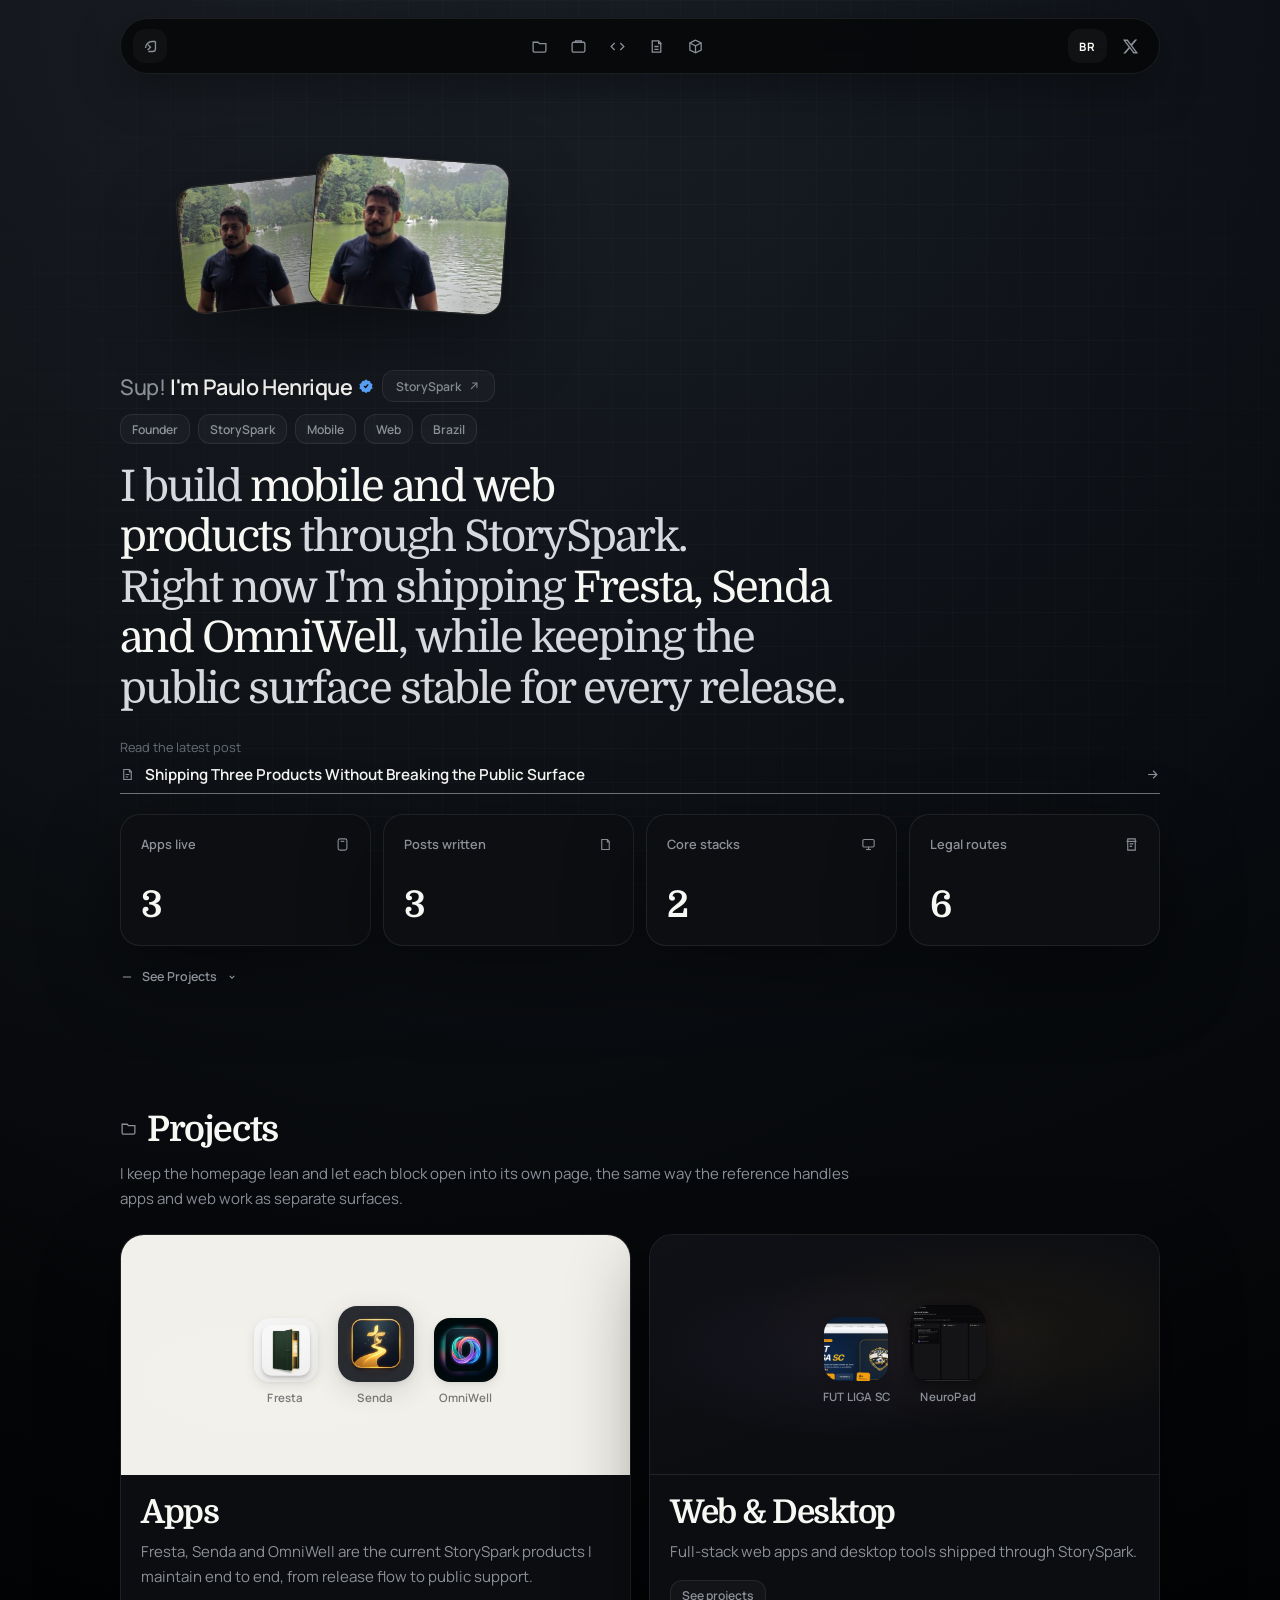
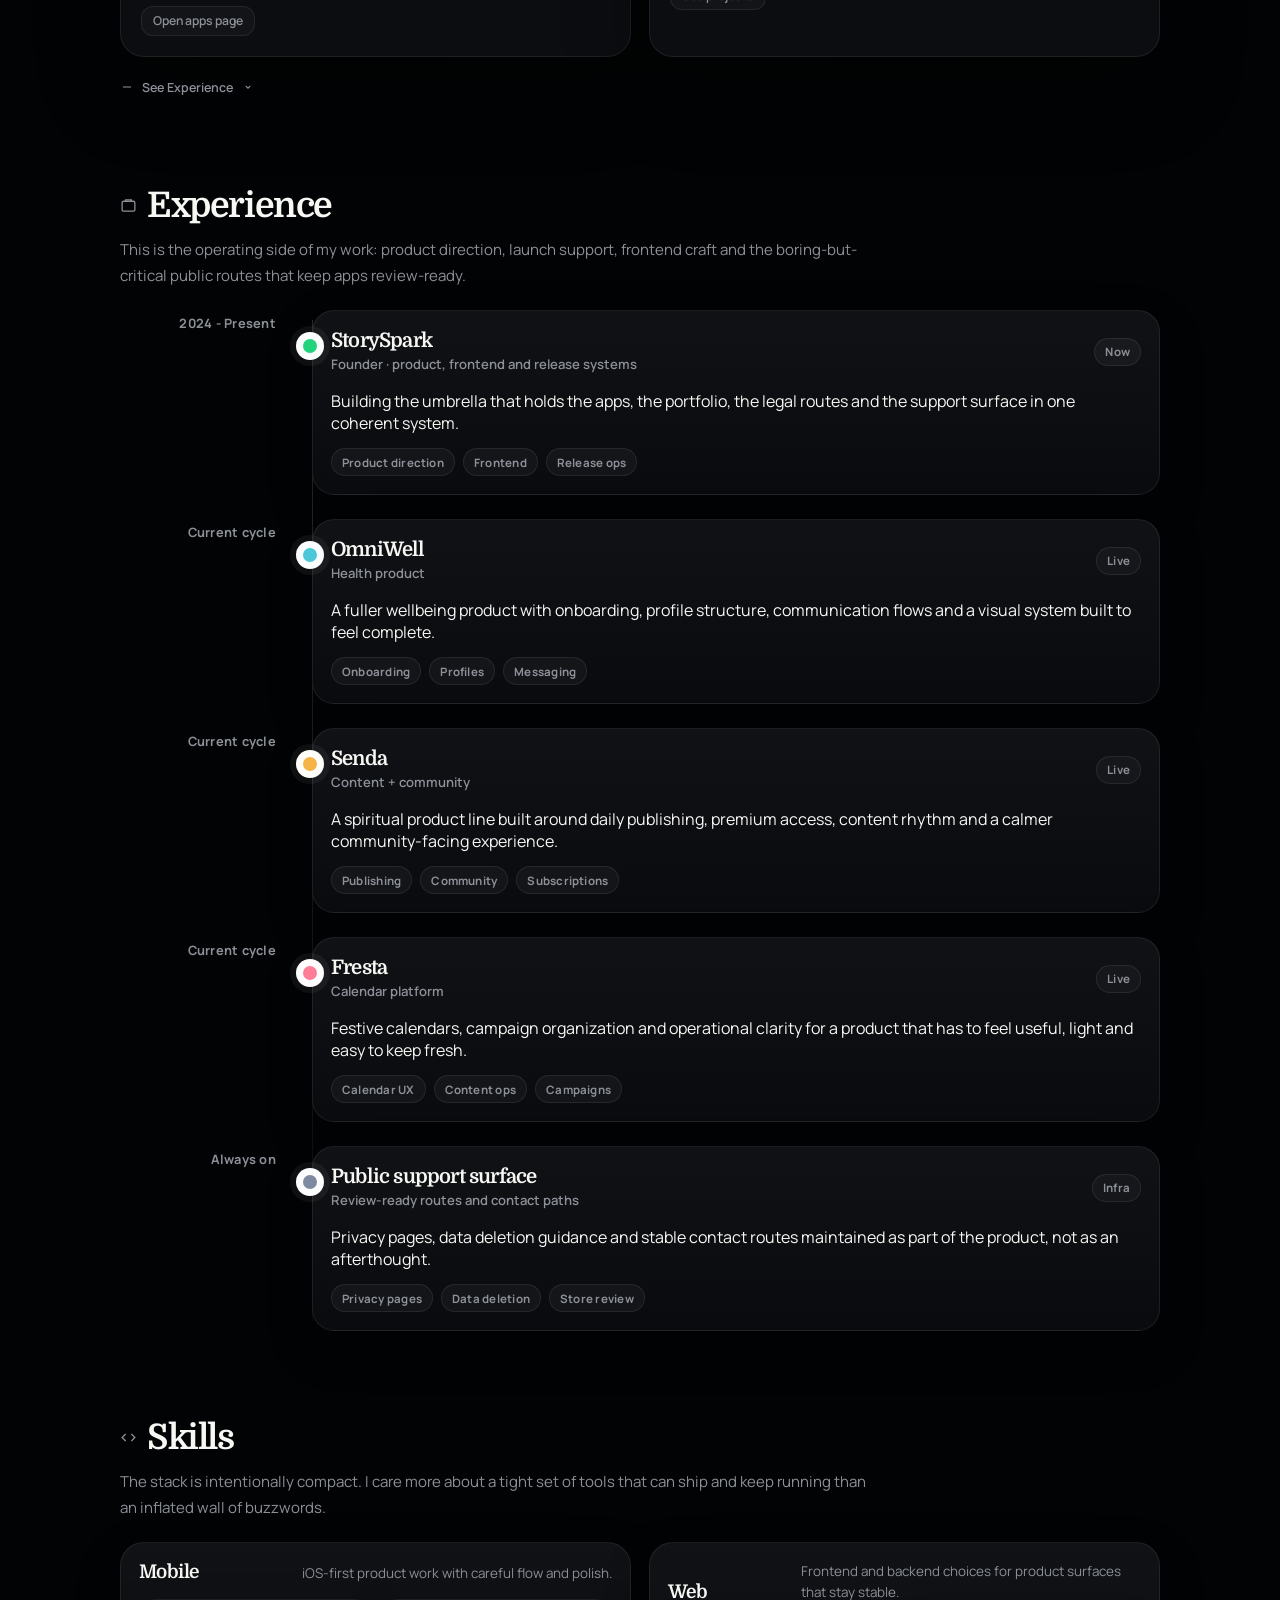
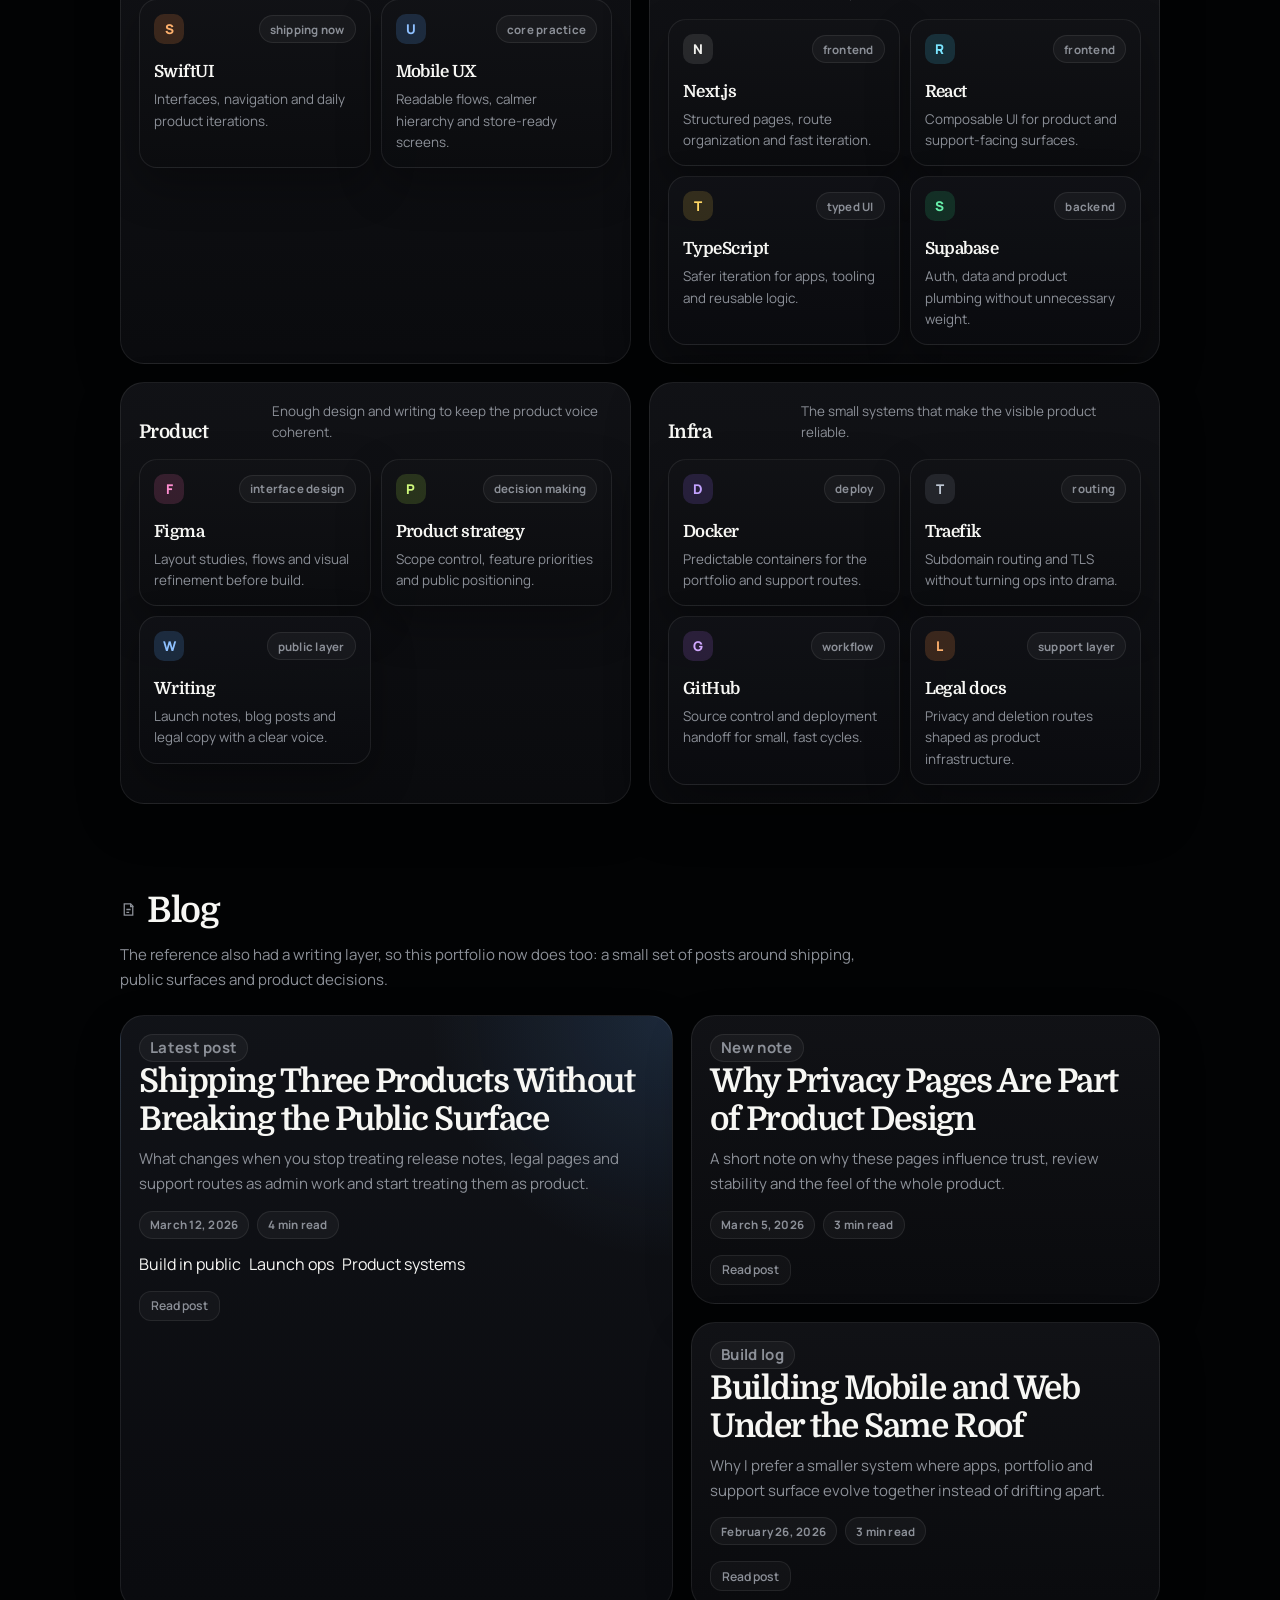
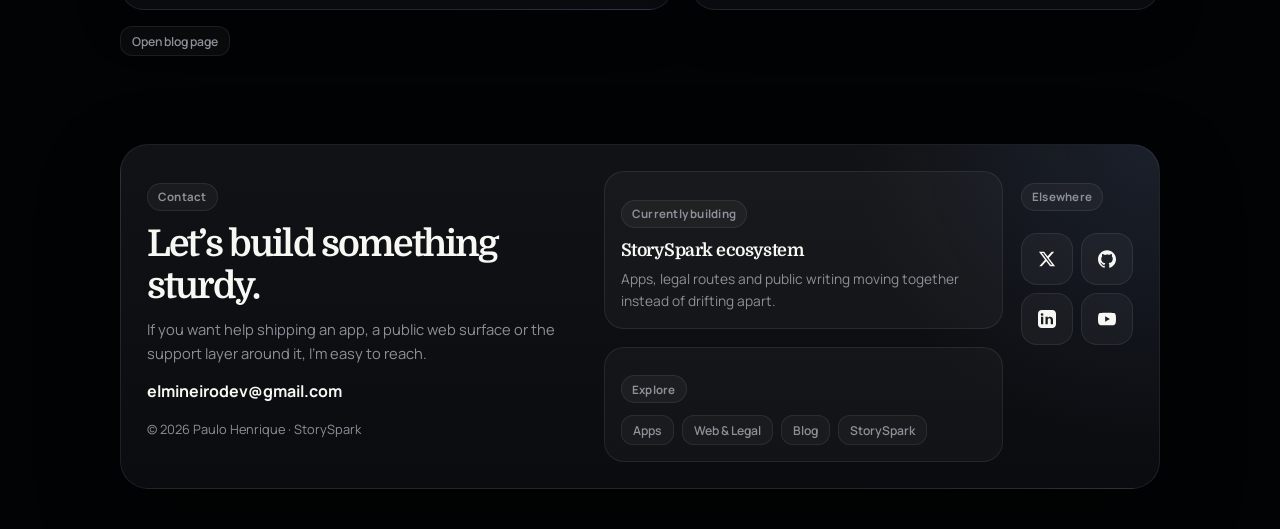
==== commit 48d9490c: "feat: usa screenshot real do NeuroPad no portfolio - Homepage: tile com screenshot do Kanban/Agentes" ====
--- a/portfolio/index.html
+++ b/portfolio/index.html
@@ -18,7 +18,7 @@
     <meta name="twitter:title" content="Paulo Henrique | elmineiro" />
     <meta name="twitter:description" content="Founder da StorySpark. Apps mobile, superfícies web e escrita pública." />
     <link rel="icon" type="image/svg+xml" href="./favicon.svg" />
-    <link rel="stylesheet" href="./styles.css?v=20260323" />
+    <link rel="stylesheet" href="./styles.css?v=20260323b" />
   </head>
   <body>
     <div class="site-shell" id="top">
@@ -69,7 +69,7 @@
           <span class="lang-pill">BR</span>
           <a
             class="nav-icon"
-            href="https://x.com/PHenriqueJr_"
+            href="https://x.com/PauloHenryJR"
             target="_blank"
             rel="noreferrer"
             aria-label="X profile"
@@ -260,13 +260,7 @@
                     <span>FUT LIGA SC</span>
                   </div>
                   <div class="app-trio-item app-trio-center">
-                    <div class="web-tile-icon web-tile-neuropad">
-                      <svg viewBox="0 0 24 24" fill="none" stroke="currentColor" stroke-width="1.4">
-                        <path d="M12 2a4 4 0 0 0-4 4c0 1.1.9 2 2 2h4a2 2 0 0 0 2-2 4 4 0 0 0-4-4Z"/>
-                        <path d="M12 8v8"/><path d="M8 12h8"/>
-                        <circle cx="6" cy="16" r="2"/><circle cx="18" cy="16" r="2"/><circle cx="12" cy="20" r="2"/>
-                      </svg>
-                    </div>
+                    <img class="web-tile-screenshot" src="./neuropad-preview.jpg" alt="NeuroPad" />
                     <span>NeuroPad</span>
                   </div>
                 </div>
@@ -681,7 +675,7 @@
         <div class="contact-social-block">
           <p class="footer-eyebrow">Elsewhere</p>
           <div class="contact-socials" aria-label="Social links">
-            <a href="https://x.com/PHenriqueJr_" target="_blank" rel="noreferrer" aria-label="X">
+            <a href="https://x.com/PauloHenryJR" target="_blank" rel="noreferrer" aria-label="X">
               <svg viewBox="0 0 24 24" fill="currentColor">
                 <path
                   d="M18.244 2.25h3.308l-7.227 8.26 8.502 11.24H16.17l-5.214-6.817L4.99 21.75H1.68l7.73-8.835L1.254 2.25H8.08l4.713 6.231zm-1.161 17.52h1.833L7.084 4.126H5.117z"
@@ -702,7 +696,7 @@
                 />
               </svg>
             </a>
-            <a href="https://youtube.com/@PHenriqueJr_" target="_blank" rel="noreferrer" aria-label="YouTube">
+            <a href="https://youtube.com/@PauloHenryJR" target="_blank" rel="noreferrer" aria-label="YouTube">
               <svg viewBox="0 0 24 24" fill="currentColor">
                 <path
                   d="M23.498 6.186a3.016 3.016 0 0 0-2.122-2.136C19.505 3.545 12 3.545 12 3.545s-7.505 0-9.377.505A3.017 3.017 0 0 0 .502 6.186C0 8.07 0 12 0 12s0 3.93.502 5.814a3.016 3.016 0 0 0 2.122 2.136c1.872.505 9.377.505 9.377.505s7.505 0 9.377-.505a3.015 3.015 0 0 0 2.122-2.136C24 15.93 24 12 24 12s0-3.93-.502-5.814ZM9.545 15.568V8.432L15.818 12l-6.273 3.568Z"
--- a/portfolio/styles.css
+++ b/portfolio/styles.css
@@ -544,6 +544,7 @@
   display: flex;
   align-items: center;
   justify-content: center;
+  min-height: 220px;
   padding: 32px 24px;
   background:
     radial-gradient(ellipse at 40% 50%, rgba(167, 139, 250, 0.06) 0%, transparent 50%),
